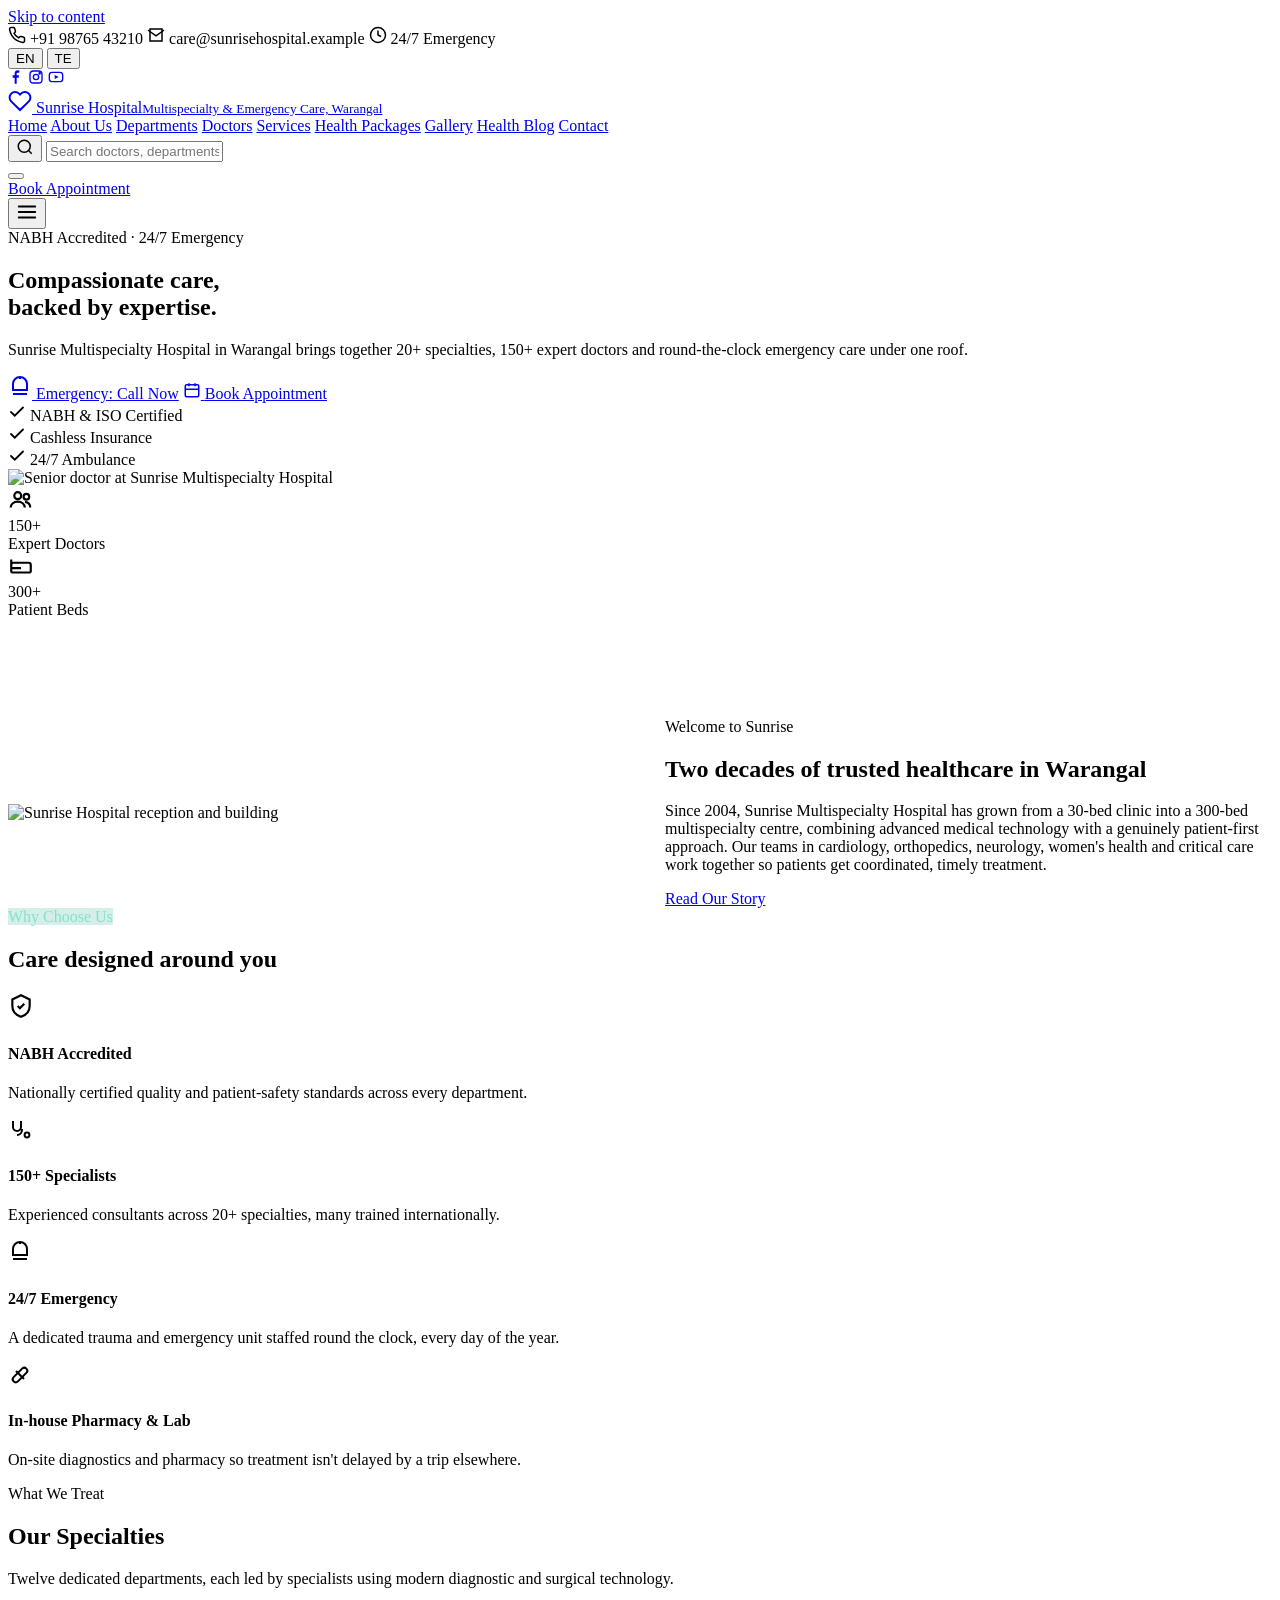
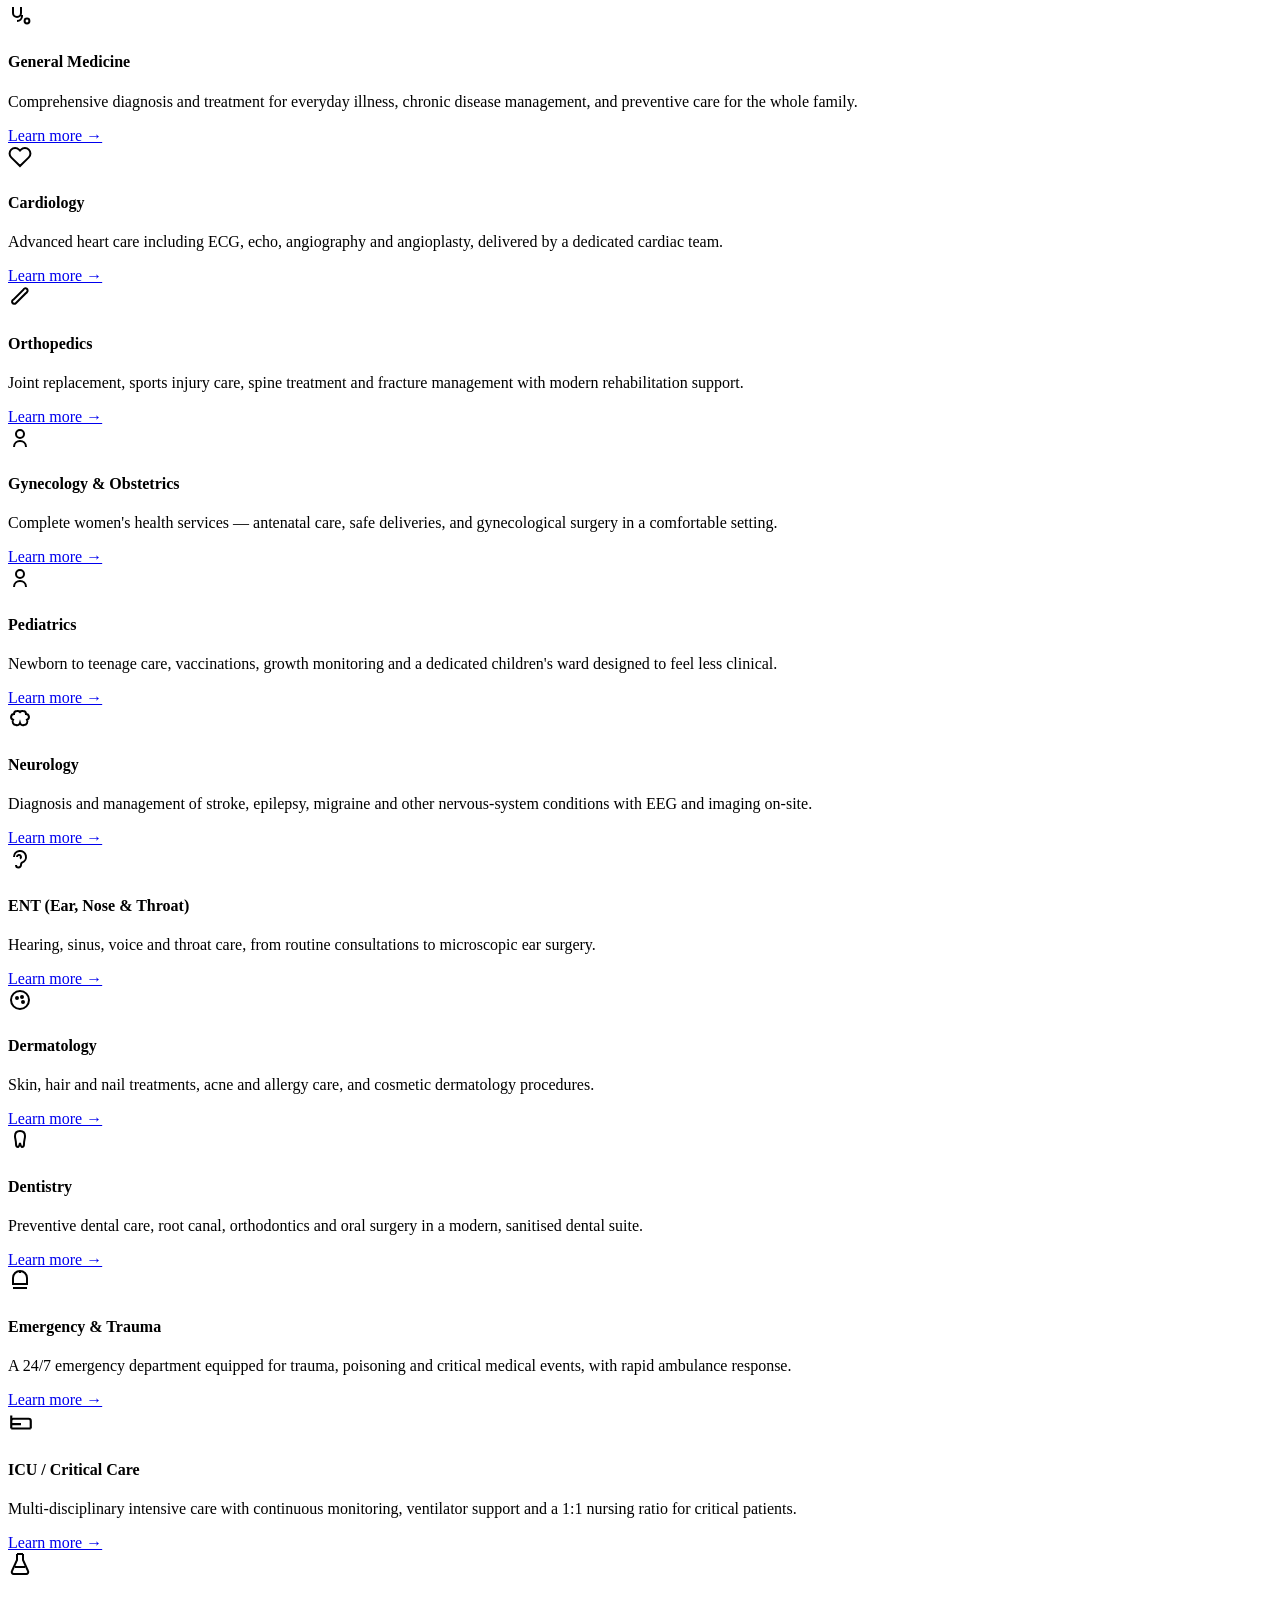
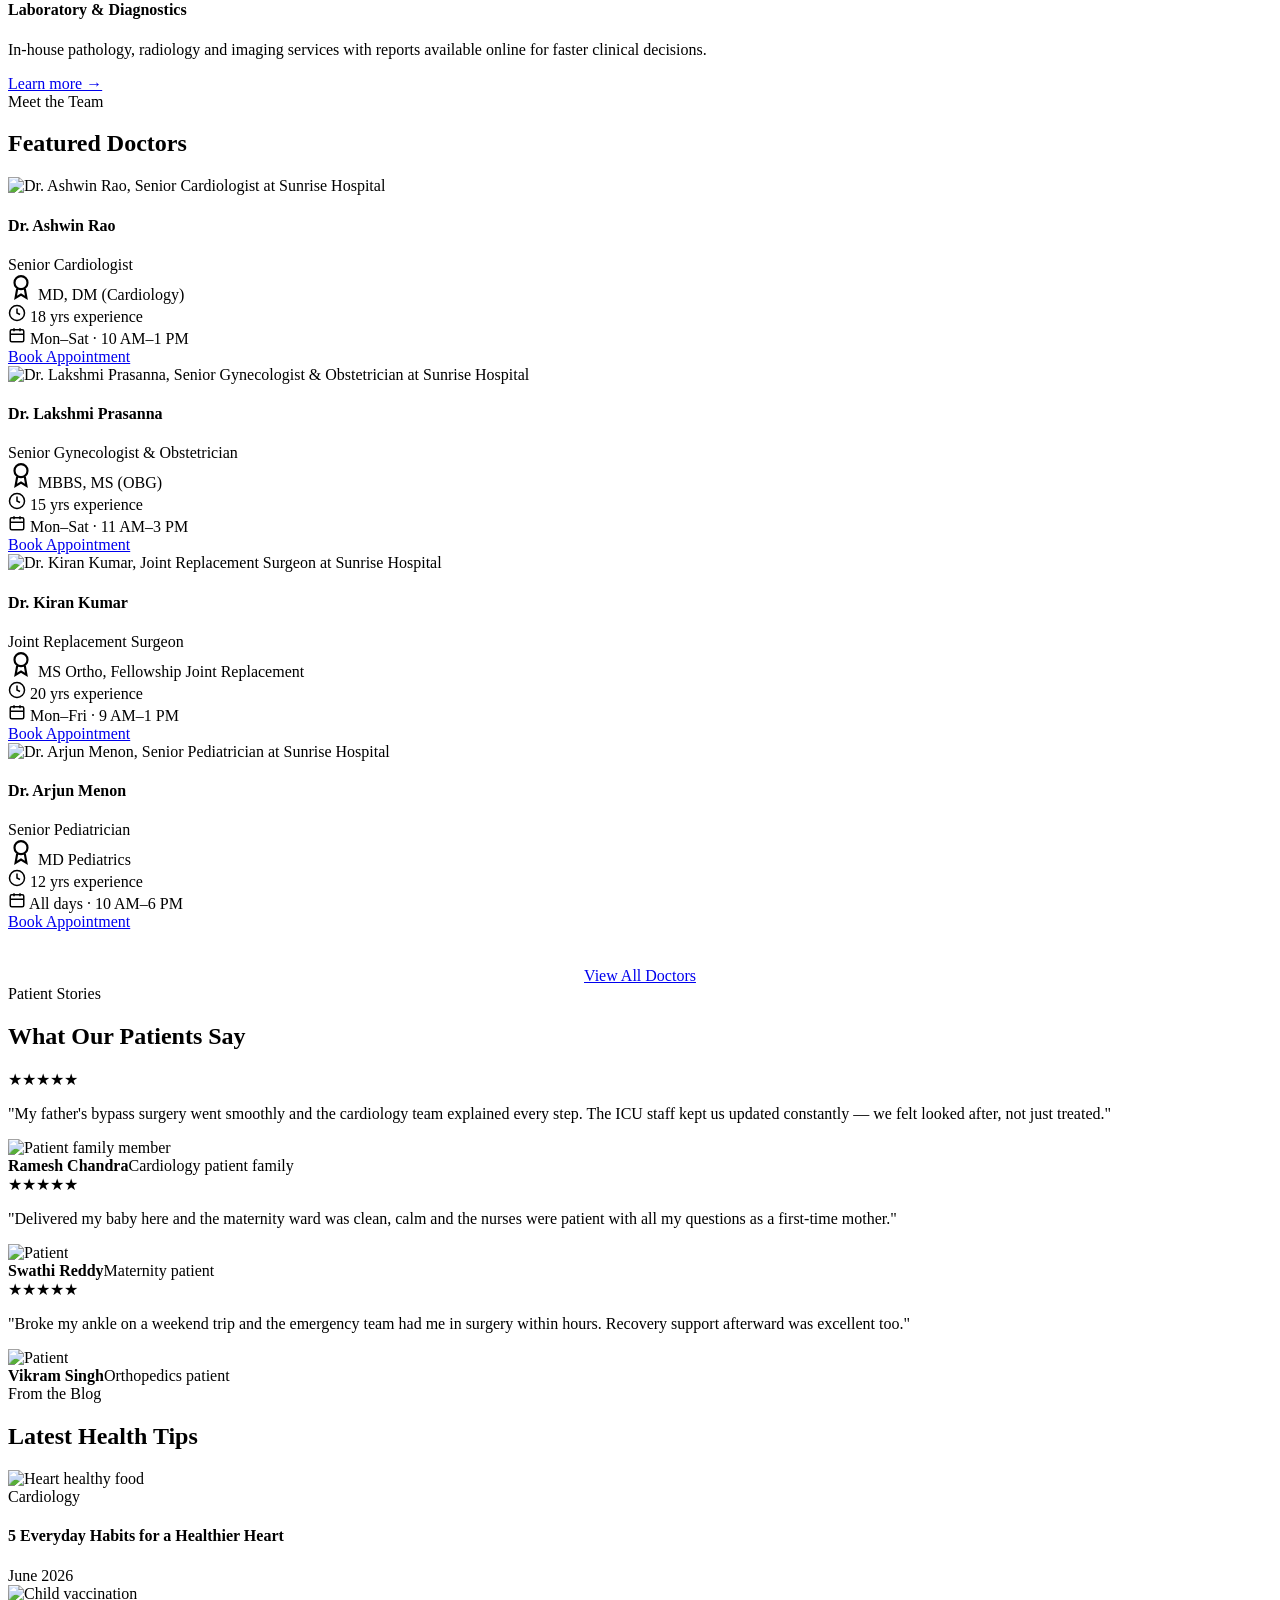
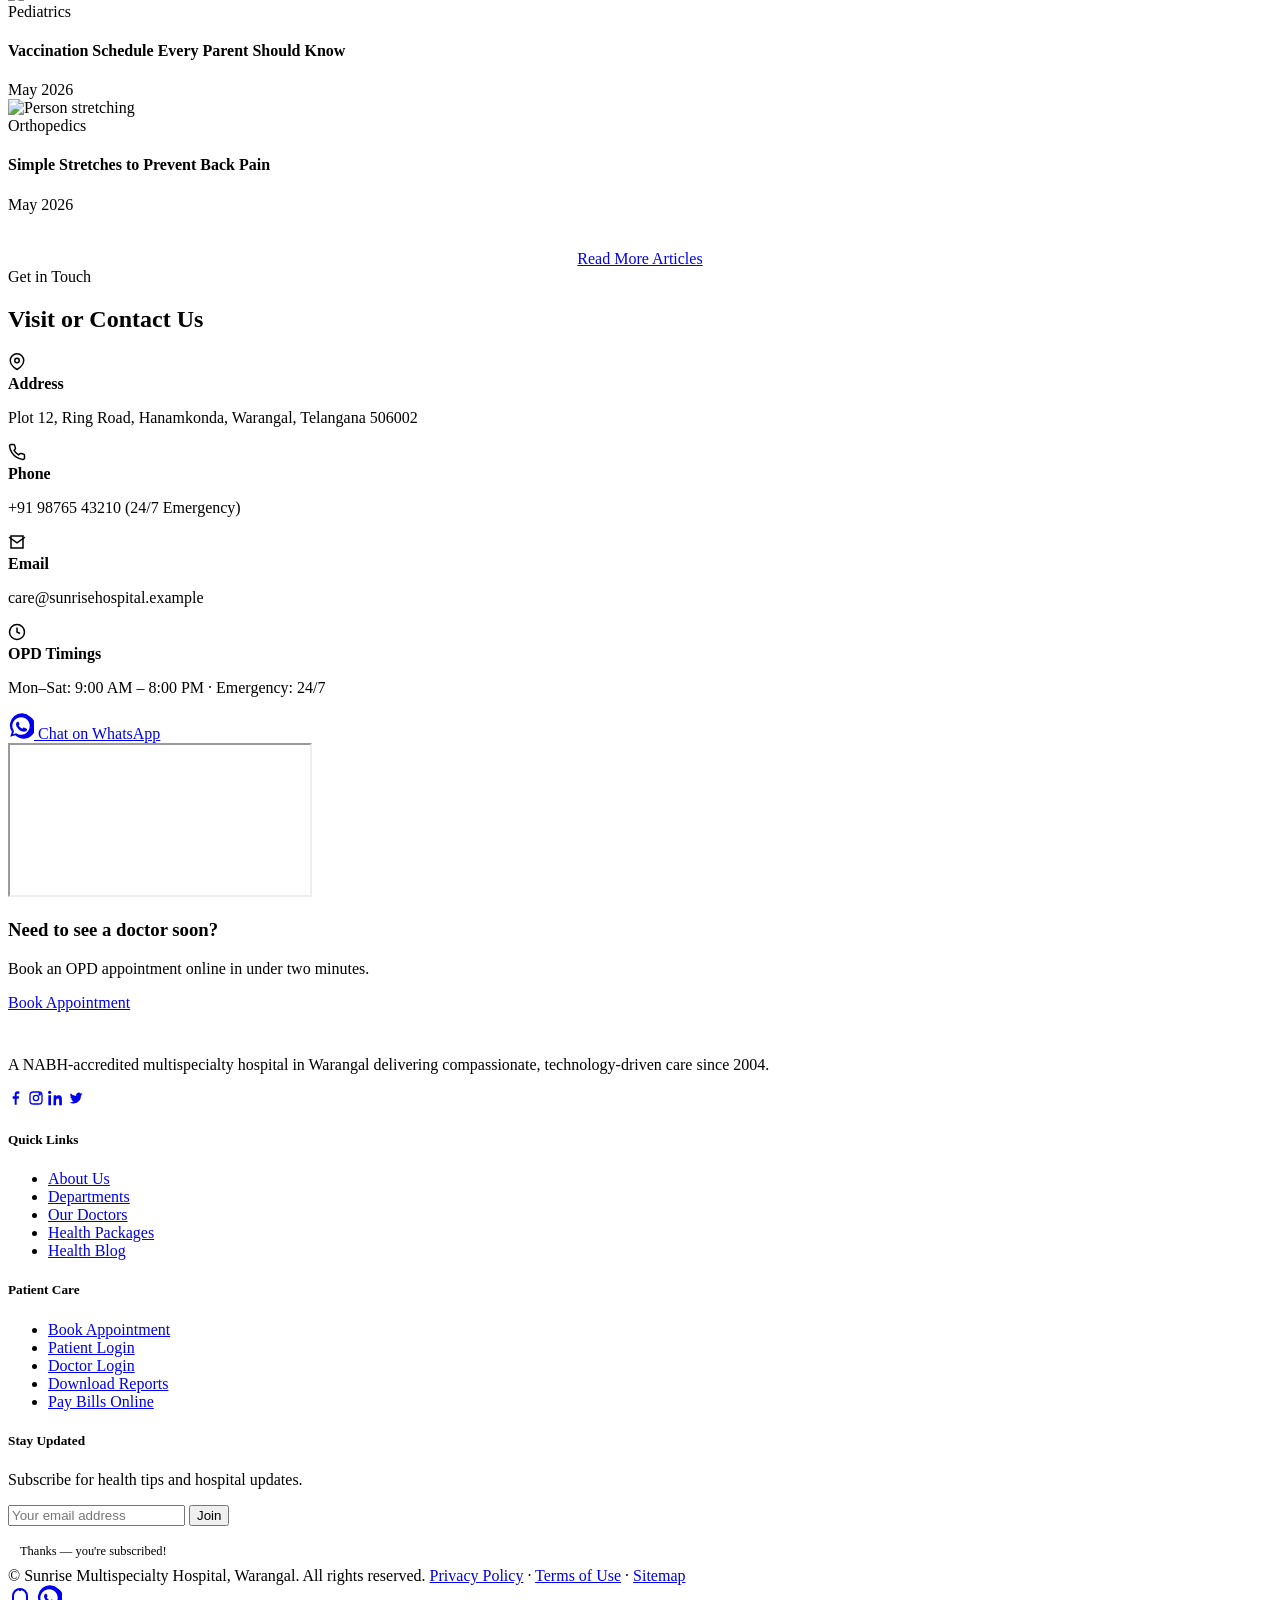
==== index.html @ 5535a35a "Add files via upload" ====
<!DOCTYPE html>
<html lang="en">
<head>
<meta charset="UTF-8">
<meta name="viewport" content="width=device-width, initial-scale=1.0">
<title>Home | Sunrise Multispecialty Hospital, Warangal</title>
<meta name="description" content="Sunrise Multispecialty Hospital, Warangal — 24/7 emergency, 20+ specialties, online appointment booking.">
<meta name="theme-color" content="#0B5FA5">
<link rel="canonical" href="https://www.sunrisehospital.example/">
<meta property="og:title" content="Home | Sunrise Multispecialty Hospital">
<meta property="og:description" content="Sunrise Multispecialty Hospital, Warangal — 24/7 emergency, 20+ specialties, online appointment booking.">
<meta property="og:type" content="website">
<link rel="icon" href="data:image/svg+xml,<svg xmlns=%22http://www.w3.org/2000/svg%22 viewBox=%220 0 100 100%22><rect width=%22100%22 height=%22100%22 rx=%2222%22 fill=%22%230B5FA5%22/><path d=%22M20 55 L38 55 L45 40 L55 68 L62 55 L80 55%22 stroke=%22%2317A085%22 stroke-width=%228%22 fill=%22none%22 stroke-linecap=%22round%22 stroke-linejoin=%22round%22/></svg>">
<link rel="preconnect" href="https://fonts.googleapis.com">
<link href="https://fonts.googleapis.com/css2?family=Poppins:wght@500;600;700&family=Inter:wght@400;500;600;700&display=swap" rel="stylesheet">
<link rel="stylesheet" href="css/style.css">
<script type="application/ld+json">
{
  "@context": "https://schema.org",
  "@type": "Hospital",
  "name": "Sunrise Multispecialty Hospital",
  "url": "https://www.sunrisehospital.example",
  "telephone": "+91-98765-43210",
  "address": {
    "@type": "PostalAddress",
    "streetAddress": "Plot 12, Ring Road",
    "addressLocality": "Warangal",
    "addressRegion": "Telangana",
    "postalCode": "506002",
    "addressCountry": "IN"
  },
  "medicalSpecialty": ["Cardiology","Orthopedics","Gynecology","Pediatrics","Neurology"]
}
</script>
</head>

<body>
<a href="#main" class="skip-link">Skip to content</a>
<div class="topbar">
  <div class="container">
    <div class="topbar-left">
      <span><svg width="18" height="18" viewBox="0 0 24 24" fill="none" stroke="currentColor" stroke-width="2" stroke-linecap="round"><path d="M22 16.92v3a2 2 0 0 1-2.18 2 19.79 19.79 0 0 1-8.63-3.07 19.5 19.5 0 0 1-6-6 19.79 19.79 0 0 1-3.07-8.67A2 2 0 0 1 4.11 2h3a2 2 0 0 1 2 1.72c.12.9.34 1.79.66 2.65a2 2 0 0 1-.45 2.11L8.09 9.91a16 16 0 0 0 6 6l1.43-1.43a2 2 0 0 1 2.11-.45c.86.32 1.75.54 2.65.66A2 2 0 0 1 22 16.92z"/></svg> +91 98765 43210</span>
      <span><svg width="18" height="18" viewBox="0 0 24 24" fill="none" stroke="currentColor" stroke-width="2" stroke-linecap="round"><path d="M4 4h16v16H4z"/><path d="M22 6l-10 7L2 6"/></svg> care@sunrisehospital.example</span>
      <span><svg width="18" height="18" viewBox="0 0 24 24" fill="none" stroke="currentColor" stroke-width="2"><circle cx="12" cy="12" r="10"/><path d="M12 6v6l4 2"/></svg> 24/7 Emergency</span>
    </div>
    <div class="topbar-right">
      <div class="lang-toggle">
        <button data-lang="en" class="active">EN</button>
        <button data-lang="te">TE</button>
      </div>
      <div class="social-mini">
        <a href="#" aria-label="Facebook"><svg width="16" height="16" viewBox="0 0 24 24" fill="currentColor"><path d="M13 22v-9h3l.5-3.5H13V7.4c0-1 .3-1.7 1.8-1.7H17V2.3A24 24 0 0 0 14.5 2C11.9 2 10 3.6 10 6.6v2.9H7V13h3v9z"/></svg></a>
        <a href="#" aria-label="Instagram"><svg width="16" height="16" viewBox="0 0 24 24" fill="none" stroke="currentColor" stroke-width="2"><rect x="3" y="3" width="18" height="18" rx="5"/><circle cx="12" cy="12" r="4"/><circle cx="17.5" cy="6.5" r="1"/></svg></a>
        <a href="#" aria-label="YouTube"><svg width="16" height="16" viewBox="0 0 24 24" fill="none" stroke="currentColor" stroke-width="2"><rect x="2" y="5" width="20" height="14" rx="4"/><path d="M10 9l6 3-6 3z" fill="currentColor" stroke="none"/></svg></a>
      </div>
    </div>
  </div>
</div>
<header class="navbar">
  <div class="container">
    <a href="index.html" class="brand">
      <span class="mark"><svg width="24" height="24" viewBox="0 0 24 24" fill="none" stroke="currentColor" stroke-width="2"><path d="M20.8 4.6a5.5 5.5 0 0 0-7.8 0L12 5.6l-1-1a5.5 5.5 0 1 0-7.8 7.8l1 1L12 21l7.8-7.6 1-1a5.5 5.5 0 0 0 0-7.8z"/></svg></span>
      <span>Sunrise Hospital<small data-en="Multispecialty &amp; Emergency Care, Warangal" data-te="మల్టీస్పెషాలిటీ &amp; ఎమర్జెన్సీ కేర్, వరంగల్">Multispecialty &amp; Emergency Care, Warangal</small></span>
    </a>
    <nav class="nav-links" id="navLinks">
      <a href="index.html" class="active" data-en="Home" data-te="హోమ్">Home</a>
<a href="about.html" class="" data-en="About Us" data-te="మా గురించి">About Us</a>
<a href="departments.html" class="" data-en="Departments" data-te="విభాగాలు">Departments</a>
<a href="doctors.html" class="" data-en="Doctors" data-te="డాక్టర్లు">Doctors</a>
<a href="services.html" class="" data-en="Services" data-te="సేవలు">Services</a>
<a href="health-packages.html" class="" data-en="Health Packages" data-te="హెల్త్ ప్యాకేజీలు">Health Packages</a>
<a href="gallery.html" class="" data-en="Gallery" data-te="గ్యాలరీ">Gallery</a>
<a href="blog.html" class="" data-en="Health Blog" data-te="బ్లాగ్">Health Blog</a>
<a href="contact.html" class="" data-en="Contact" data-te="సంప్రదించండి">Contact</a>

    </nav>
    <div class="nav-tools">
      <div class="search-box">
        <button class="icon-btn search-toggle" aria-label="Search"><svg width="18" height="18" viewBox="0 0 24 24" fill="none" stroke="currentColor" stroke-width="2"><circle cx="11" cy="11" r="8"/><path d="M21 21l-4.3-4.3"/></svg></button>
        <input type="text" placeholder="Search doctors, departments...">
      </div>
      <button class="icon-btn theme-toggle" aria-label="Toggle dark mode"></button>
      <div class="nav-cta">
        <a href="appointment.html" class="btn btn-primary btn-sm"><span class="long" data-en="Book Appointment" data-te="అపాయింట్‌మెంట్">Book Appointment</span></a>
      </div>
      <button class="icon-btn burger" aria-label="Menu" aria-expanded="false" onclick="document.getElementById('navLinks').classList.toggle('show')"><svg width="22" height="22" viewBox="0 0 24 24" fill="none" stroke="currentColor" stroke-width="2" stroke-linecap="round"><path d="M3 6h18M3 12h18M3 18h18"/></svg></button>
    </div>
  </div>
</header>
<main id="main">

<section class="hero">
  <div class="container">
    <div class="hero-content">
      <span class="eyebrow" data-en="NABH Accredited &middot; 24/7 Emergency" data-te="NABH గుర్తింపు &middot; 24/7 అత్యవసర సేవ">NABH Accredited &middot; 24/7 Emergency</span>
      <h1 data-en="Compassionate care, <span class='accent'>backed by expertise</span>." data-en-html="Compassionate care,<br><span class='accent'>backed by expertise.</span>" data-te-html="నైపుణ్యంతో కూడిన,<br><span class='accent'>కరుణతో కూడిన సంరక్షణ.</span>">Compassionate care,<br><span class="accent">backed by expertise.</span></h1>
      <p class="lead" data-en="Sunrise Multispecialty Hospital in Warangal brings together 20+ specialties, 150+ expert doctors and round-the-clock emergency care under one roof." data-te="వరంగల్‌లోని సన్‌రైజ్ మల్టీస్పెషాలిటీ హాస్పిటల్ 20+ విభాగాలు, 150+ నిపుణులైన వైద్యులు మరియు 24/7 అత్యవసర సేవలను ఒకే చోట అందిస్తుంది.">Sunrise Multispecialty Hospital in Warangal brings together 20+ specialties, 150+ expert doctors and round-the-clock emergency care under one roof.</p>
      <div class="hero-cta">
        <a href="tel:+919876543210" class="btn btn-emergency"><svg width="24" height="24" viewBox="0 0 24 24" fill="none" stroke="currentColor" stroke-width="2"><path d="M12 2a7 7 0 0 0-7 7v6h14V9a7 7 0 0 0-7-7z"/><path d="M5 19h14M12 2v2"/></svg> <span data-en="Emergency: Call Now" data-te="అత్యవసరం: కాల్ చేయండి">Emergency: Call Now</span></a>
        <a href="appointment.html" class="btn btn-primary"><svg width="18" height="18" viewBox="0 0 24 24" fill="none" stroke="currentColor" stroke-width="2"><rect x="3" y="5" width="18" height="16" rx="2"/><path d="M16 3v4M8 3v4M3 11h18"/></svg> <span data-en="Book Appointment" data-te="అపాయింట్‌మెంట్">Book Appointment</span></a>
      </div>
      <div class="trust-row">
        <div class="item"><svg width="18" height="18" viewBox="0 0 24 24" fill="none" stroke="currentColor" stroke-width="2.4" stroke-linecap="round"><path d="M20 6L9 17l-5-5"/></svg> <span data-en="NABH &amp; ISO Certified" data-te="NABH &amp; ISO సర్టిఫైడ్">NABH &amp; ISO Certified</span></div>
        <div class="item"><svg width="18" height="18" viewBox="0 0 24 24" fill="none" stroke="currentColor" stroke-width="2.4" stroke-linecap="round"><path d="M20 6L9 17l-5-5"/></svg> <span data-en="Cashless Insurance" data-te="క్యాష్‌లెస్ ఇన్సూరెన్స్">Cashless Insurance</span></div>
        <div class="item"><svg width="18" height="18" viewBox="0 0 24 24" fill="none" stroke="currentColor" stroke-width="2.4" stroke-linecap="round"><path d="M20 6L9 17l-5-5"/></svg> <span data-en="24/7 Ambulance" data-te="24/7 అంబులెన్స్">24/7 Ambulance</span></div>
      </div>
    </div>
    <div class="hero-visual">
      <div class="frame">
        <img src="https://images.unsplash.com/photo-1622253692010-333f2da6031d?q=80&w=800&auto=format&fit=crop" alt="Senior doctor at Sunrise Multispecialty Hospital">
      </div>
      <div class="floating-card c1"><div class="ic"><svg width="26" height="26" viewBox="0 0 24 24" fill="none" stroke="currentColor" stroke-width="2"><circle cx="9" cy="8" r="3.2"/><path d="M2.5 19c0-3.3 3-5.5 6.5-5.5S15.5 15.7 15.5 19"/><circle cx="17" cy="9" r="2.6"/><path d="M15.7 13.7c2.7.3 4.8 2.3 4.8 5.3"/></svg></div><div><div class="num">150+</div><div class="lbl">Expert Doctors</div></div></div>
      <div class="floating-card c2"><div class="ic"><svg width="26" height="26" viewBox="0 0 24 24" fill="none" stroke="currentColor" stroke-width="2"><path d="M3 18v-7a2 2 0 0 1 2-2h14a2 2 0 0 1 2 2v7M3 18h18M3 14h9M3 11V6"/></svg></div><div><div class="num">300+</div><div class="lbl">Patient Beds</div></div></div>
    </div>
  </div>
</section>
<div class="vital-divider" style="background:var(--off-white)">
<svg viewBox="0 0 800 60" preserveAspectRatio="none" xmlns="http://www.w3.org/2000/svg">
<path d="M0 30 H150 L170 10 L190 50 L210 20 L230 30 H400 L420 10 L440 50 L460 20 L480 30 H800 L820 10 L840 50 L860 20 L880 30 H1000 L1020 10 L1040 50 L1060 20 L1080 30 H1200 L1220 10 L1240 50 L1260 20 L1280 30 H1600" fill="none" stroke="var(--green)" stroke-width="3" stroke-linecap="round" stroke-linejoin="round"/>
</svg>
</div>

<section class="intro">
  <div class="container" style="display:grid;grid-template-columns:1fr 1fr;gap:50px;align-items:center;">
    <div>
      <img src="https://images.unsplash.com/photo-1587351021355-a479a299d2f9?q=80&w=800&auto=format&fit=crop" alt="Sunrise Hospital reception and building" style="border-radius:var(--radius-lg);box-shadow:var(--shadow-md);">
    </div>
    <div>
      <span class="eyebrow">Welcome to Sunrise</span>
      <h2 data-en="Two decades of trusted healthcare in Warangal" data-te="వరంగల్‌లో రెండు దశాబ్దాల నమ్మకమైన ఆరోగ్య సంరక్షణ">Two decades of trusted healthcare in Warangal</h2>
      <p data-en="Since 2004, Sunrise Multispecialty Hospital has grown from a 30-bed clinic into a 300-bed multispecialty centre, combining advanced medical technology with a genuinely patient-first approach. Our teams in cardiology, orthopedics, neurology, women's health and critical care work together so patients get coordinated, timely treatment." data-te="2004 నుండి, సన్‌రైజ్ మల్టీస్పెషాలిటీ హాస్పిటల్ 30 పడకల క్లినిక్ నుండి 300 పడకల మల్టీస్పెషాలిటీ కేంద్రంగా అభివృద్ధి చెందింది, అధునాతన వైద్య సాంకేతికతను పేషెంట్-మొదటి విధానంతో మిళితం చేస్తుంది.">Since 2004, Sunrise Multispecialty Hospital has grown from a 30-bed clinic into a 300-bed multispecialty centre, combining advanced medical technology with a genuinely patient-first approach. Our teams in cardiology, orthopedics, neurology, women's health and critical care work together so patients get coordinated, timely treatment.</p>
      <a href="about.html" class="btn btn-outline">Read Our Story</a>
    </div>
  </div>
</section>

<section class="why-strip">
  <div class="container">
    <div class="section-head center">
      <span class="eyebrow" style="background:rgba(23,160,133,.18);color:#7fe3cb;">Why Choose Us</span>
      <h2 data-en="Care designed around you" data-te="మీ కోసం రూపొందించిన సంరక్షణ">Care designed around you</h2>
    </div>
    <div class="grid grid-4">
      <div class="card reveal"><div class="ic"><svg width="26" height="26" viewBox="0 0 24 24" fill="none" stroke="currentColor" stroke-width="2"><path d="M12 2l8 4v6c0 5-3.5 8.5-8 10-4.5-1.5-8-5-8-10V6z"/><path d="M9 12l2 2 4-4"/></svg></div><h4>NABH Accredited</h4><p>Nationally certified quality and patient-safety standards across every department.</p></div>
      <div class="card reveal"><div class="ic"><svg width="24" height="24" viewBox="0 0 24 24" fill="none" stroke="currentColor" stroke-width="2"><path d="M5 3v6a4 4 0 0 0 8 0V3M9 17a5 5 0 0 0 5-5v-1"/><circle cx="19" cy="17" r="2.4"/></svg></div><h4>150+ Specialists</h4><p>Experienced consultants across 20+ specialties, many trained internationally.</p></div>
      <div class="card reveal"><div class="ic"><svg width="24" height="24" viewBox="0 0 24 24" fill="none" stroke="currentColor" stroke-width="2"><path d="M12 2a7 7 0 0 0-7 7v6h14V9a7 7 0 0 0-7-7z"/><path d="M5 19h14M12 2v2"/></svg></div><h4>24/7 Emergency</h4><p>A dedicated trauma and emergency unit staffed round the clock, every day of the year.</p></div>
      <div class="card reveal"><div class="ic"><svg width="24" height="24" viewBox="0 0 24 24" fill="none" stroke="currentColor" stroke-width="2"><rect x="3" y="9" width="18" height="6" rx="3" transform="rotate(-45 12 12)"/><path d="M8 8l8 8"/></svg></div><h4>In-house Pharmacy &amp; Lab</h4><p>On-site diagnostics and pharmacy so treatment isn't delayed by a trip elsewhere.</p></div>
    </div>
  </div>
</section>

<section class="specialties">
  <div class="container">
    <div class="section-head center">
      <span class="eyebrow">What We Treat</span>
      <h2 data-en="Our Specialties" data-te="మా విభాగాలు">Our Specialties</h2>
      <p data-en="Twelve dedicated departments, each led by specialists using modern diagnostic and surgical technology." data-te="ప్రతి విభాగం ఆధునిక సాంకేతికతతో నిపుణులచే నడిపించబడుతుంది.">Twelve dedicated departments, each led by specialists using modern diagnostic and surgical technology.</p>
    </div>
    <div class="grid grid-4">
      <div class="card dept-card reveal">
      <div class="ic"><svg width="24" height="24" viewBox="0 0 24 24" fill="none" stroke="currentColor" stroke-width="2"><path d="M5 3v6a4 4 0 0 0 8 0V3M9 17a5 5 0 0 0 5-5v-1"/><circle cx="19" cy="17" r="2.4"/></svg></div>
      <h4>General Medicine</h4>
      <p>Comprehensive diagnosis and treatment for everyday illness, chronic disease management, and preventive care for the whole family.</p>
      <a class="more" href="departments.html#general">Learn more &rarr;</a>
    </div>
<div class="card dept-card reveal">
      <div class="ic"><svg width="24" height="24" viewBox="0 0 24 24" fill="none" stroke="currentColor" stroke-width="2"><path d="M20.8 4.6a5.5 5.5 0 0 0-7.8 0L12 5.6l-1-1a5.5 5.5 0 1 0-7.8 7.8l1 1L12 21l7.8-7.6 1-1a5.5 5.5 0 0 0 0-7.8z"/></svg></div>
      <h4>Cardiology</h4>
      <p>Advanced heart care including ECG, echo, angiography and angioplasty, delivered by a dedicated cardiac team.</p>
      <a class="more" href="departments.html#cardiology">Learn more &rarr;</a>
    </div>
<div class="card dept-card reveal">
      <div class="ic"><svg width="24" height="24" viewBox="0 0 24 24" fill="none" stroke="currentColor" stroke-width="2"><path d="M19 7a2.2 2.2 0 1 0-3.6-2.4L5.4 14.6a2.2 2.2 0 1 0 2.4 3.6L17.8 8.2A2.2 2.2 0 0 0 19 7z"/></svg></div>
      <h4>Orthopedics</h4>
      <p>Joint replacement, sports injury care, spine treatment and fracture management with modern rehabilitation support.</p>
      <a class="more" href="departments.html#orthopedics">Learn more &rarr;</a>
    </div>
<div class="card dept-card reveal">
      <div class="ic"><svg width="24" height="24" viewBox="0 0 24 24" fill="none" stroke="currentColor" stroke-width="2"><circle cx="12" cy="8" r="4"/><path d="M6 21c0-4 3-6 6-6s6 2 6 6"/></svg></div>
      <h4>Gynecology & Obstetrics</h4>
      <p>Complete women's health services — antenatal care, safe deliveries, and gynecological surgery in a comfortable setting.</p>
      <a class="more" href="departments.html#gynecology">Learn more &rarr;</a>
    </div>
<div class="card dept-card reveal">
      <div class="ic"><svg width="24" height="24" viewBox="0 0 24 24" fill="none" stroke="currentColor" stroke-width="2"><circle cx="12" cy="8" r="4"/><path d="M6 21c0-4 3-6 6-6s6 2 6 6"/></svg></div>
      <h4>Pediatrics</h4>
      <p>Newborn to teenage care, vaccinations, growth monitoring and a dedicated children's ward designed to feel less clinical.</p>
      <a class="more" href="departments.html#pediatrics">Learn more &rarr;</a>
    </div>
<div class="card dept-card reveal">
      <div class="ic"><svg width="24" height="24" viewBox="0 0 24 24" fill="none" stroke="currentColor" stroke-width="2"><path d="M9 4a3 3 0 0 0-3 3 3 3 0 0 0-1 5.8A3.5 3.5 0 0 0 8 18a3 3 0 0 0 4-2 3 3 0 0 0 4 2 3.5 3.5 0 0 0 3-5.2A3 3 0 0 0 18 7a3 3 0 0 0-3-3 3 3 0 0 0-3 1 3 3 0 0 0-3-1z"/></svg></div>
      <h4>Neurology</h4>
      <p>Diagnosis and management of stroke, epilepsy, migraine and other nervous-system conditions with EEG and imaging on-site.</p>
      <a class="more" href="departments.html#neurology">Learn more &rarr;</a>
    </div>
<div class="card dept-card reveal">
      <div class="ic"><svg width="24" height="24" viewBox="0 0 24 24" fill="none" stroke="currentColor" stroke-width="2"><path d="M6 10a6 6 0 1 1 8 5.6c-.6.5-1 1.2-1 2.4a2.5 2.5 0 0 1-5 0"/><path d="M9 10a2 2 0 1 1 3 1.7"/></svg></div>
      <h4>ENT (Ear, Nose & Throat)</h4>
      <p>Hearing, sinus, voice and throat care, from routine consultations to microscopic ear surgery.</p>
      <a class="more" href="departments.html#ent">Learn more &rarr;</a>
    </div>
<div class="card dept-card reveal">
      <div class="ic"><svg width="24" height="24" viewBox="0 0 24 24" fill="none" stroke="currentColor" stroke-width="2"><circle cx="12" cy="12" r="9"/><circle cx="9" cy="10" r="1"/><circle cx="14" cy="9" r="1"/><circle cx="15" cy="14" r="1"/></svg></div>
      <h4>Dermatology</h4>
      <p>Skin, hair and nail treatments, acne and allergy care, and cosmetic dermatology procedures.</p>
      <a class="more" href="departments.html#dermatology">Learn more &rarr;</a>
    </div>
<div class="card dept-card reveal">
      <div class="ic"><svg width="24" height="24" viewBox="0 0 24 24" fill="none" stroke="currentColor" stroke-width="2"><path d="M12 3c-3 0-5 2-5 5 0 3 1 4 1 8 0 2 1 3 2 3s1.5-2 2-4c.5 2 1 4 2 4s2-1 2-3c0-4 1-5 1-8 0-3-2-5-5-5z"/></svg></div>
      <h4>Dentistry</h4>
      <p>Preventive dental care, root canal, orthodontics and oral surgery in a modern, sanitised dental suite.</p>
      <a class="more" href="departments.html#dentistry">Learn more &rarr;</a>
    </div>
<div class="card dept-card reveal">
      <div class="ic"><svg width="24" height="24" viewBox="0 0 24 24" fill="none" stroke="currentColor" stroke-width="2"><path d="M12 2a7 7 0 0 0-7 7v6h14V9a7 7 0 0 0-7-7z"/><path d="M5 19h14M12 2v2"/></svg></div>
      <h4>Emergency & Trauma</h4>
      <p>A 24/7 emergency department equipped for trauma, poisoning and critical medical events, with rapid ambulance response.</p>
      <a class="more" href="departments.html#emergency">Learn more &rarr;</a>
    </div>
<div class="card dept-card reveal">
      <div class="ic"><svg width="26" height="26" viewBox="0 0 24 24" fill="none" stroke="currentColor" stroke-width="2"><path d="M3 18v-7a2 2 0 0 1 2-2h14a2 2 0 0 1 2 2v7M3 18h18M3 14h9M3 11V6"/></svg></div>
      <h4>ICU / Critical Care</h4>
      <p>Multi-disciplinary intensive care with continuous monitoring, ventilator support and a 1:1 nursing ratio for critical patients.</p>
      <a class="more" href="departments.html#icu">Learn more &rarr;</a>
    </div>
<div class="card dept-card reveal">
      <div class="ic"><svg width="24" height="24" viewBox="0 0 24 24" fill="none" stroke="currentColor" stroke-width="2"><path d="M9 2v6L4 19a2 2 0 0 0 2 3h12a2 2 0 0 0 2-3l-5-11V2"/><path d="M9 2h6M7 15h10"/></svg></div>
      <h4>Laboratory & Diagnostics</h4>
      <p>In-house pathology, radiology and imaging services with reports available online for faster clinical decisions.</p>
      <a class="more" href="departments.html#lab">Learn more &rarr;</a>
    </div>

    </div>
  </div>
</section>

<section class="featured-doctors" style="background:var(--white);">
  <div class="container">
    <div class="section-head center">
      <span class="eyebrow">Meet the Team</span>
      <h2 data-en="Featured Doctors" data-te="ప్రధాన వైద్యులు">Featured Doctors</h2>
    </div>
    <div class="grid grid-4">
      <div class="card doctor-card reveal" data-dept="cardiology">
      <div class="photo"><img src="https://images.unsplash.com/photo-1622253692010-333f2da6031d?q=80&w=400&auto=format&fit=crop" alt="Dr. Ashwin Rao, Senior Cardiologist at Sunrise Hospital" loading="lazy"></div>
      <h4>Dr. Ashwin Rao</h4>
      <div class="role">Senior Cardiologist</div>
      <div class="meta">
        <div><svg width="26" height="26" viewBox="0 0 24 24" fill="none" stroke="currentColor" stroke-width="2"><circle cx="12" cy="8" r="6"/><path d="M8.5 13.5L7 22l5-3 5 3-1.5-8.5"/></svg> MD, DM (Cardiology)</div>
        <div><svg width="18" height="18" viewBox="0 0 24 24" fill="none" stroke="currentColor" stroke-width="2"><circle cx="12" cy="12" r="10"/><path d="M12 6v6l4 2"/></svg> 18 yrs experience</div>
        <div><svg width="18" height="18" viewBox="0 0 24 24" fill="none" stroke="currentColor" stroke-width="2"><rect x="3" y="5" width="18" height="16" rx="2"/><path d="M16 3v4M8 3v4M3 11h18"/></svg> Mon–Sat · 10 AM–1 PM</div>
      </div>
      <a href="appointment.html" class="btn btn-primary btn-sm btn-block">Book Appointment</a>
    </div>
<div class="card doctor-card reveal" data-dept="gynecology">
      <div class="photo"><img src="https://images.unsplash.com/photo-1651008376811-b90baee60c1f?q=80&w=400&auto=format&fit=crop" alt="Dr. Lakshmi Prasanna, Senior Gynecologist & Obstetrician at Sunrise Hospital" loading="lazy"></div>
      <h4>Dr. Lakshmi Prasanna</h4>
      <div class="role">Senior Gynecologist & Obstetrician</div>
      <div class="meta">
        <div><svg width="26" height="26" viewBox="0 0 24 24" fill="none" stroke="currentColor" stroke-width="2"><circle cx="12" cy="8" r="6"/><path d="M8.5 13.5L7 22l5-3 5 3-1.5-8.5"/></svg> MBBS, MS (OBG)</div>
        <div><svg width="18" height="18" viewBox="0 0 24 24" fill="none" stroke="currentColor" stroke-width="2"><circle cx="12" cy="12" r="10"/><path d="M12 6v6l4 2"/></svg> 15 yrs experience</div>
        <div><svg width="18" height="18" viewBox="0 0 24 24" fill="none" stroke="currentColor" stroke-width="2"><rect x="3" y="5" width="18" height="16" rx="2"/><path d="M16 3v4M8 3v4M3 11h18"/></svg> Mon–Sat · 11 AM–3 PM</div>
      </div>
      <a href="appointment.html" class="btn btn-primary btn-sm btn-block">Book Appointment</a>
    </div>
<div class="card doctor-card reveal" data-dept="orthopedics">
      <div class="photo"><img src="https://images.unsplash.com/photo-1537368910025-700350fe46c7?q=80&w=400&auto=format&fit=crop" alt="Dr. Kiran Kumar, Joint Replacement Surgeon at Sunrise Hospital" loading="lazy"></div>
      <h4>Dr. Kiran Kumar</h4>
      <div class="role">Joint Replacement Surgeon</div>
      <div class="meta">
        <div><svg width="26" height="26" viewBox="0 0 24 24" fill="none" stroke="currentColor" stroke-width="2"><circle cx="12" cy="8" r="6"/><path d="M8.5 13.5L7 22l5-3 5 3-1.5-8.5"/></svg> MS Ortho, Fellowship Joint Replacement</div>
        <div><svg width="18" height="18" viewBox="0 0 24 24" fill="none" stroke="currentColor" stroke-width="2"><circle cx="12" cy="12" r="10"/><path d="M12 6v6l4 2"/></svg> 20 yrs experience</div>
        <div><svg width="18" height="18" viewBox="0 0 24 24" fill="none" stroke="currentColor" stroke-width="2"><rect x="3" y="5" width="18" height="16" rx="2"/><path d="M16 3v4M8 3v4M3 11h18"/></svg> Mon–Fri · 9 AM–1 PM</div>
      </div>
      <a href="appointment.html" class="btn btn-primary btn-sm btn-block">Book Appointment</a>
    </div>
<div class="card doctor-card reveal" data-dept="pediatrics">
      <div class="photo"><img src="https://images.unsplash.com/photo-1622902046580-2b47f47f5471?q=80&w=400&auto=format&fit=crop" alt="Dr. Arjun Menon, Senior Pediatrician at Sunrise Hospital" loading="lazy"></div>
      <h4>Dr. Arjun Menon</h4>
      <div class="role">Senior Pediatrician</div>
      <div class="meta">
        <div><svg width="26" height="26" viewBox="0 0 24 24" fill="none" stroke="currentColor" stroke-width="2"><circle cx="12" cy="8" r="6"/><path d="M8.5 13.5L7 22l5-3 5 3-1.5-8.5"/></svg> MD Pediatrics</div>
        <div><svg width="18" height="18" viewBox="0 0 24 24" fill="none" stroke="currentColor" stroke-width="2"><circle cx="12" cy="12" r="10"/><path d="M12 6v6l4 2"/></svg> 12 yrs experience</div>
        <div><svg width="18" height="18" viewBox="0 0 24 24" fill="none" stroke="currentColor" stroke-width="2"><rect x="3" y="5" width="18" height="16" rx="2"/><path d="M16 3v4M8 3v4M3 11h18"/></svg> All days · 10 AM–6 PM</div>
      </div>
      <a href="appointment.html" class="btn btn-primary btn-sm btn-block">Book Appointment</a>
    </div>

    </div>
    <div style="text-align:center;margin-top:36px;"><a href="doctors.html" class="btn btn-outline">View All Doctors</a></div>
  </div>
</section>

<section class="testimonials">
  <div class="container">
    <div class="section-head center">
      <span class="eyebrow">Patient Stories</span>
      <h2 data-en="What Our Patients Say" data-te="మా పేషెంట్ల అభిప్రాయాలు">What Our Patients Say</h2>
    </div>
    <div class="grid grid-3">
      <div class="testi-card reveal">
        <div class="stars">&#9733;&#9733;&#9733;&#9733;&#9733;</div>
        <p>"My father's bypass surgery went smoothly and the cardiology team explained every step. The ICU staff kept us updated constantly — we felt looked after, not just treated."</p>
        <div class="who"><img src="https://images.unsplash.com/photo-1633332755192-727a05c4013d?q=80&w=100&auto=format&fit=crop" alt="Patient family member"><div><strong>Ramesh Chandra</strong><span>Cardiology patient family</span></div></div>
      </div>
      <div class="testi-card reveal">
        <div class="stars">&#9733;&#9733;&#9733;&#9733;&#9733;</div>
        <p>"Delivered my baby here and the maternity ward was clean, calm and the nurses were patient with all my questions as a first-time mother."</p>
        <div class="who"><img src="https://images.unsplash.com/photo-1544005313-94ddf0286df2?q=80&w=100&auto=format&fit=crop" alt="Patient"><div><strong>Swathi Reddy</strong><span>Maternity patient</span></div></div>
      </div>
      <div class="testi-card reveal">
        <div class="stars">&#9733;&#9733;&#9733;&#9733;&#9733;</div>
        <p>"Broke my ankle on a weekend trip and the emergency team had me in surgery within hours. Recovery support afterward was excellent too."</p>
        <div class="who"><img src="https://images.unsplash.com/photo-1500648767791-00dcc994a43e?q=80&w=100&auto=format&fit=crop" alt="Patient"><div><strong>Vikram Singh</strong><span>Orthopedics patient</span></div></div>
      </div>
    </div>
  </div>
</section>

<section class="health-tips" style="background:var(--white);">
  <div class="container">
    <div class="section-head center">
      <span class="eyebrow">From the Blog</span>
      <h2 data-en="Latest Health Tips" data-te="తాజా ఆరోగ్య చిట్కాలు">Latest Health Tips</h2>
    </div>
    <div class="grid grid-3">
      <div class="blog-card reveal">
        <div class="thumb"><img src="https://images.unsplash.com/photo-1505576399279-565b52d4ac71?q=80&w=600&auto=format&fit=crop" alt="Heart healthy food"></div>
        <div class="body"><span class="tag">Cardiology</span><h4>5 Everyday Habits for a Healthier Heart</h4><span class="date">June 2026</span></div>
      </div>
      <div class="blog-card reveal">
        <div class="thumb"><img src="https://images.unsplash.com/photo-1544367567-0f2fcb009e0b?q=80&w=600&auto=format&fit=crop" alt="Child vaccination"></div>
        <div class="body"><span class="tag">Pediatrics</span><h4>Vaccination Schedule Every Parent Should Know</h4><span class="date">May 2026</span></div>
      </div>
      <div class="blog-card reveal">
        <div class="thumb"><img src="https://images.unsplash.com/photo-1571019613454-1cb2f99b2d8b?q=80&w=600&auto=format&fit=crop" alt="Person stretching"></div>
        <div class="body"><span class="tag">Orthopedics</span><h4>Simple Stretches to Prevent Back Pain</h4><span class="date">May 2026</span></div>
      </div>
    </div>
    <div style="text-align:center;margin-top:36px;"><a href="blog.html" class="btn btn-outline">Read More Articles</a></div>
  </div>
</section>

<section class="contact-section">
  <div class="container">
    <div class="section-head center">
      <span class="eyebrow">Get in Touch</span>
      <h2 data-en="Visit or Contact Us" data-te="మమ్మల్ని సంప్రదించండి">Visit or Contact Us</h2>
    </div>
    <div class="contact-grid">
      <div class="contact-info">
        <div class="item"><div class="ic"><svg width="18" height="18" viewBox="0 0 24 24" fill="none" stroke="currentColor" stroke-width="2"><path d="M21 10c0 7-9 12-9 12s-9-5-9-12a9 9 0 0 1 18 0z"/><circle cx="12" cy="10" r="3"/></svg></div><div><strong>Address</strong><p>Plot 12, Ring Road, Hanamkonda, Warangal, Telangana 506002</p></div></div>
        <div class="item"><div class="ic"><svg width="18" height="18" viewBox="0 0 24 24" fill="none" stroke="currentColor" stroke-width="2" stroke-linecap="round"><path d="M22 16.92v3a2 2 0 0 1-2.18 2 19.79 19.79 0 0 1-8.63-3.07 19.5 19.5 0 0 1-6-6 19.79 19.79 0 0 1-3.07-8.67A2 2 0 0 1 4.11 2h3a2 2 0 0 1 2 1.72c.12.9.34 1.79.66 2.65a2 2 0 0 1-.45 2.11L8.09 9.91a16 16 0 0 0 6 6l1.43-1.43a2 2 0 0 1 2.11-.45c.86.32 1.75.54 2.65.66A2 2 0 0 1 22 16.92z"/></svg></div><div><strong>Phone</strong><p>+91 98765 43210 (24/7 Emergency)</p></div></div>
        <div class="item"><div class="ic"><svg width="18" height="18" viewBox="0 0 24 24" fill="none" stroke="currentColor" stroke-width="2" stroke-linecap="round"><path d="M4 4h16v16H4z"/><path d="M22 6l-10 7L2 6"/></svg></div><div><strong>Email</strong><p>care@sunrisehospital.example</p></div></div>
        <div class="item"><div class="ic"><svg width="18" height="18" viewBox="0 0 24 24" fill="none" stroke="currentColor" stroke-width="2"><circle cx="12" cy="12" r="10"/><path d="M12 6v6l4 2"/></svg></div><div><strong>OPD Timings</strong><p>Mon&ndash;Sat: 9:00 AM &ndash; 8:00 PM &middot; Emergency: 24/7</p></div></div>
        <a href="https://wa.me/919876543210" class="btn btn-green" target="_blank" rel="noopener"><svg width="26" height="26" viewBox="0 0 24 24" fill="currentColor"><path d="M20.5 3.5A11 11 0 0 0 3.6 17.4L2 22l4.7-1.5A11 11 0 1 0 20.5 3.5zM12 20a8 8 0 0 1-4.1-1.1l-.3-.2-3 1 1-2.9-.2-.3A8 8 0 1 1 12 20zm4.4-5.9c-.2-.1-1.4-.7-1.6-.8-.2-.1-.4-.1-.5.1s-.6.8-.7.9-.3.2-.5.1a6.6 6.6 0 0 1-1.9-1.2 7 7 0 0 1-1.3-1.6c-.1-.2 0-.3.1-.4l.4-.4.2-.3v-.3l-.7-1.7c-.2-.4-.4-.4-.5-.4h-.5a.9.9 0 0 0-.6.3 2.8 2.8 0 0 0-.9 2.1c0 1.2.9 2.4 1 2.6.1.2 1.8 2.8 4.4 3.8a5 5 0 0 0 3 .2c.5-.1 1.4-.6 1.6-1.1s.2-1 .2-1.1-.2-.2-.4-.3z"/></svg> Chat on WhatsApp</a>
      </div>
      <div class="map-wrap">
        <iframe src="https://www.google.com/maps?q=Warangal,Telangana&output=embed" loading="lazy" title="Sunrise Hospital location map" referrerpolicy="no-referrer-when-downgrade"></iframe>
      </div>
    </div>
  </div>
</section>

<section>
  <div class="container">
    <div class="cta-banner reveal">
      <div>
        <h3 data-en="Need to see a doctor soon?" data-te="డాక్టర్‌ను త్వరగా కలవాలా?">Need to see a doctor soon?</h3>
        <p data-en="Book an OPD appointment online in under two minutes." data-te="రెండు నిమిషాల్లో OPD అపాయింట్‌మెంట్ బుక్ చేసుకోండి.">Book an OPD appointment online in under two minutes.</p>
      </div>
      <a href="appointment.html" class="btn btn-primary">Book Appointment</a>
    </div>
  </div>
</section>

</main>
<footer class="site-footer">
  <div class="container">
    <div class="footer-grid">
      <div class="footer-brand">
        <a href="index.html" class="brand" style="color:#fff;">
          <span class="mark"><svg width="24" height="24" viewBox="0 0 24 24" fill="none" stroke="currentColor" stroke-width="2"><path d="M20.8 4.6a5.5 5.5 0 0 0-7.8 0L12 5.6l-1-1a5.5 5.5 0 1 0-7.8 7.8l1 1L12 21l7.8-7.6 1-1a5.5 5.5 0 0 0 0-7.8z"/></svg></span><span>Sunrise Hospital</span>
        </a>
        <p data-en="A NABH-accredited multispecialty hospital in Warangal delivering compassionate, technology-driven care since 2004." data-te="2004 నుండి వరంగల్‌లో సాంకేతికత ఆధారిత, కరుణతో కూడిన సేవలు అందిస్తున్న NABH గుర్తింపు పొందిన మల్టీస్పెషాలిటీ ఆసుపత్రి.">A NABH-accredited multispecialty hospital in Warangal delivering compassionate, technology-driven care since 2004.</p>
        <div class="footer-social">
          <a href="#" aria-label="Facebook"><svg width="16" height="16" viewBox="0 0 24 24" fill="currentColor"><path d="M13 22v-9h3l.5-3.5H13V7.4c0-1 .3-1.7 1.8-1.7H17V2.3A24 24 0 0 0 14.5 2C11.9 2 10 3.6 10 6.6v2.9H7V13h3v9z"/></svg></a>
          <a href="#" aria-label="Instagram"><svg width="16" height="16" viewBox="0 0 24 24" fill="none" stroke="currentColor" stroke-width="2"><rect x="3" y="3" width="18" height="18" rx="5"/><circle cx="12" cy="12" r="4"/><circle cx="17.5" cy="6.5" r="1"/></svg></a>
          <a href="#" aria-label="LinkedIn"><svg width="16" height="16" viewBox="0 0 24 24" fill="currentColor"><path d="M4.98 3.5C4.98 4.9 3.9 6 2.5 6S0 4.9 0 3.5 1.1 1 2.5 1s2.48 1.1 2.48 2.5zM.5 8h4V23h-4zM8.5 8h3.8v2h.05c.53-1 1.83-2 3.77-2 4 0 4.7 2.6 4.7 6V23h-4v-6.6c0-1.6 0-3.6-2.2-3.6s-2.5 1.7-2.5 3.5V23h-4z"/></svg></a>
          <a href="#" aria-label="Twitter"><svg width="16" height="16" viewBox="0 0 24 24" fill="currentColor"><path d="M22 5.9c-.7.3-1.5.6-2.3.7a4 4 0 0 0 1.8-2.2 8 8 0 0 1-2.5 1 4 4 0 0 0-6.9 3.6A11.4 11.4 0 0 1 3.9 4.7a4 4 0 0 0 1.2 5.3c-.6 0-1.2-.2-1.7-.5v.1a4 4 0 0 0 3.2 4 4 4 0 0 1-1.8.1 4 4 0 0 0 3.7 2.8A8 8 0 0 1 2 18.5a11.3 11.3 0 0 0 6.1 1.8c7.3 0 11.3-6.1 11.3-11.3v-.5c.8-.6 1.4-1.3 2-2.1z"/></svg></a>
        </div>
      </div>
      <div>
        <h5 data-en="Quick Links" data-te="త్వరిత లింకులు">Quick Links</h5>
        <ul>
          <li><a href="about.html" data-en="About Us" data-te="మా గురించి">About Us</a></li>
          <li><a href="departments.html" data-en="Departments" data-te="విభాగాలు">Departments</a></li>
          <li><a href="doctors.html" data-en="Our Doctors" data-te="మా డాక్టర్లు">Our Doctors</a></li>
          <li><a href="health-packages.html" data-en="Health Packages" data-te="హెల్త్ ప్యాకేజీలు">Health Packages</a></li>
          <li><a href="blog.html" data-en="Health Blog" data-te="బ్లాగ్">Health Blog</a></li>
        </ul>
      </div>
      <div>
        <h5 data-en="Patient Care" data-te="పేషెంట్ కేర్">Patient Care</h5>
        <ul>
          <li><a href="appointment.html" data-en="Book Appointment" data-te="అపాయింట్‌మెంట్">Book Appointment</a></li>
          <li><a href="login-patient.html" data-en="Patient Login" data-te="పేషెంట్ లాగిన్">Patient Login</a></li>
          <li><a href="login-doctor.html" data-en="Doctor Login" data-te="డాక్టర్ లాగిన్">Doctor Login</a></li>
          <li><a href="login-patient.html#reports" data-en="Download Reports" data-te="రిపోర్ట్స్ డౌన్‌లోడ్">Download Reports</a></li>
          <li><a href="login-patient.html#bills" data-en="Pay Bills Online" data-te="బిల్లు చెల్లింపు">Pay Bills Online</a></li>
        </ul>
      </div>
      <div>
        <h5 data-en="Stay Updated" data-te="వార్తలు పొందండి">Stay Updated</h5>
        <p data-en="Subscribe for health tips and hospital updates." data-te="ఆరోగ్య చిట్కాలు మరియు నవీకరణల కోసం చందా చేసుకోండి.">Subscribe for health tips and hospital updates.</p>
        <form class="newsletter" data-demo-submit onsubmit="return true">
          <input type="email" required placeholder="Your email address" aria-label="Email for newsletter">
          <button class="btn btn-green btn-sm" type="submit" data-en="Join" data-te="చేరండి">Join</button>
        </form>
        <div class="form-success" style="margin-top:10px;font-size:.78rem;padding:8px 12px;" data-en="Thanks — you're subscribed!" data-te="ధన్యవాదాలు — మీరు చందా అయ్యారు!">Thanks — you're subscribed!</div>
      </div>
    </div>
    <div class="footer-bottom">
      <span>&copy; <span id="currentYear"></span> Sunrise Multispecialty Hospital, Warangal. All rights reserved.</span>
      <span><a href="#">Privacy Policy</a> &middot; <a href="#">Terms of Use</a> &middot; <a href="#">Sitemap</a></span>
    </div>
  </div>
</footer>
<div class="floating-actions">
  <button class="fab top" aria-label="Back to top" style="display:none">
    <svg width="18" height="18" viewBox="0 0 24 24" fill="none" stroke="currentColor" stroke-width="2.4"><path d="M12 19V5M5 12l7-7 7 7"/></svg>
  </button>
  <a class="fab emergency icon-pulse" href="tel:+919876543210" aria-label="Emergency call"><svg width="24" height="24" viewBox="0 0 24 24" fill="none" stroke="currentColor" stroke-width="2"><path d="M12 2a7 7 0 0 0-7 7v6h14V9a7 7 0 0 0-7-7z"/><path d="M5 19h14M12 2v2"/></svg></a>
  <a class="fab whatsapp" href="https://wa.me/919876543210" target="_blank" rel="noopener" aria-label="Chat on WhatsApp"><svg width="26" height="26" viewBox="0 0 24 24" fill="currentColor"><path d="M20.5 3.5A11 11 0 0 0 3.6 17.4L2 22l4.7-1.5A11 11 0 1 0 20.5 3.5zM12 20a8 8 0 0 1-4.1-1.1l-.3-.2-3 1 1-2.9-.2-.3A8 8 0 1 1 12 20zm4.4-5.9c-.2-.1-1.4-.7-1.6-.8-.2-.1-.4-.1-.5.1s-.6.8-.7.9-.3.2-.5.1a6.6 6.6 0 0 1-1.9-1.2 7 7 0 0 1-1.3-1.6c-.1-.2 0-.3.1-.4l.4-.4.2-.3v-.3l-.7-1.7c-.2-.4-.4-.4-.5-.4h-.5a.9.9 0 0 0-.6.3 2.8 2.8 0 0 0-.9 2.1c0 1.2.9 2.4 1 2.6.1.2 1.8 2.8 4.4 3.8a5 5 0 0 0 3 .2c.5-.1 1.4-.6 1.6-1.1s.2-1 .2-1.1-.2-.2-.4-.3z"/></svg></a>
</div>
<script src="js/script.js"></script>
</body>
</html>
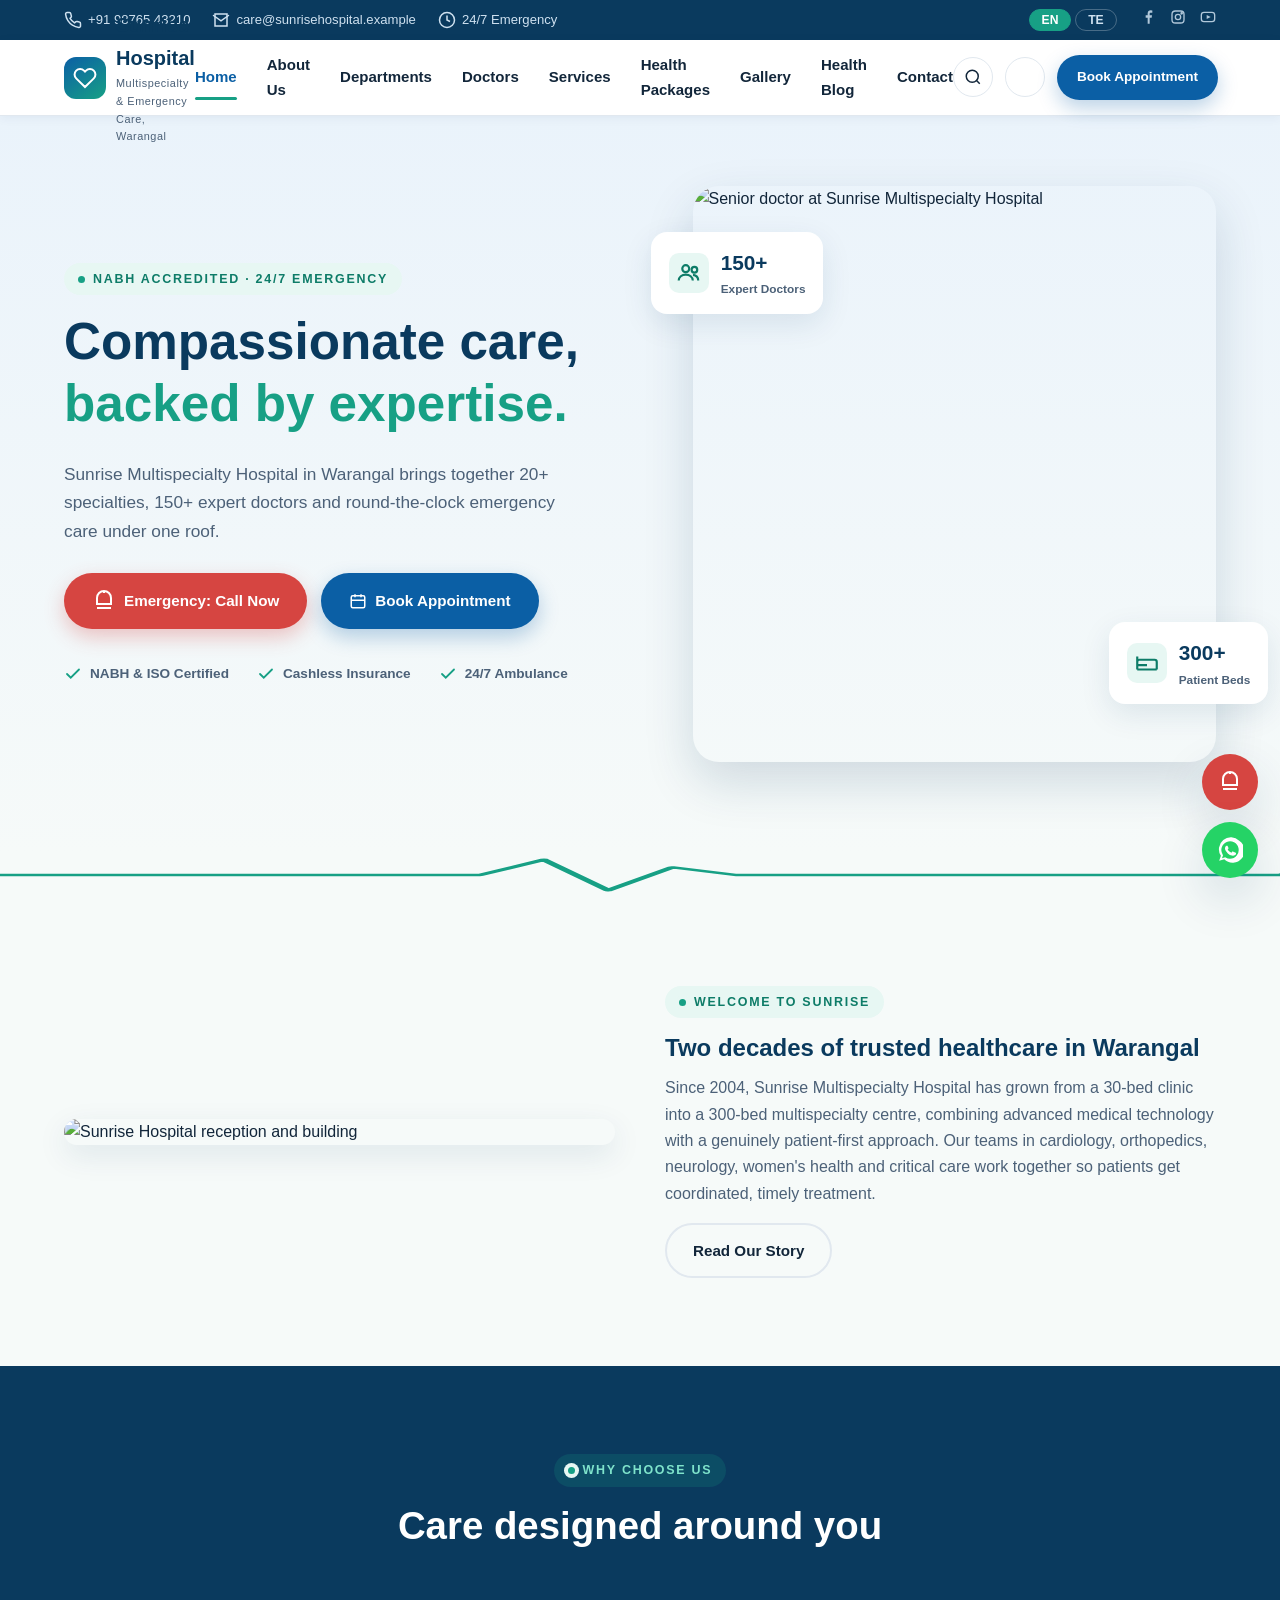
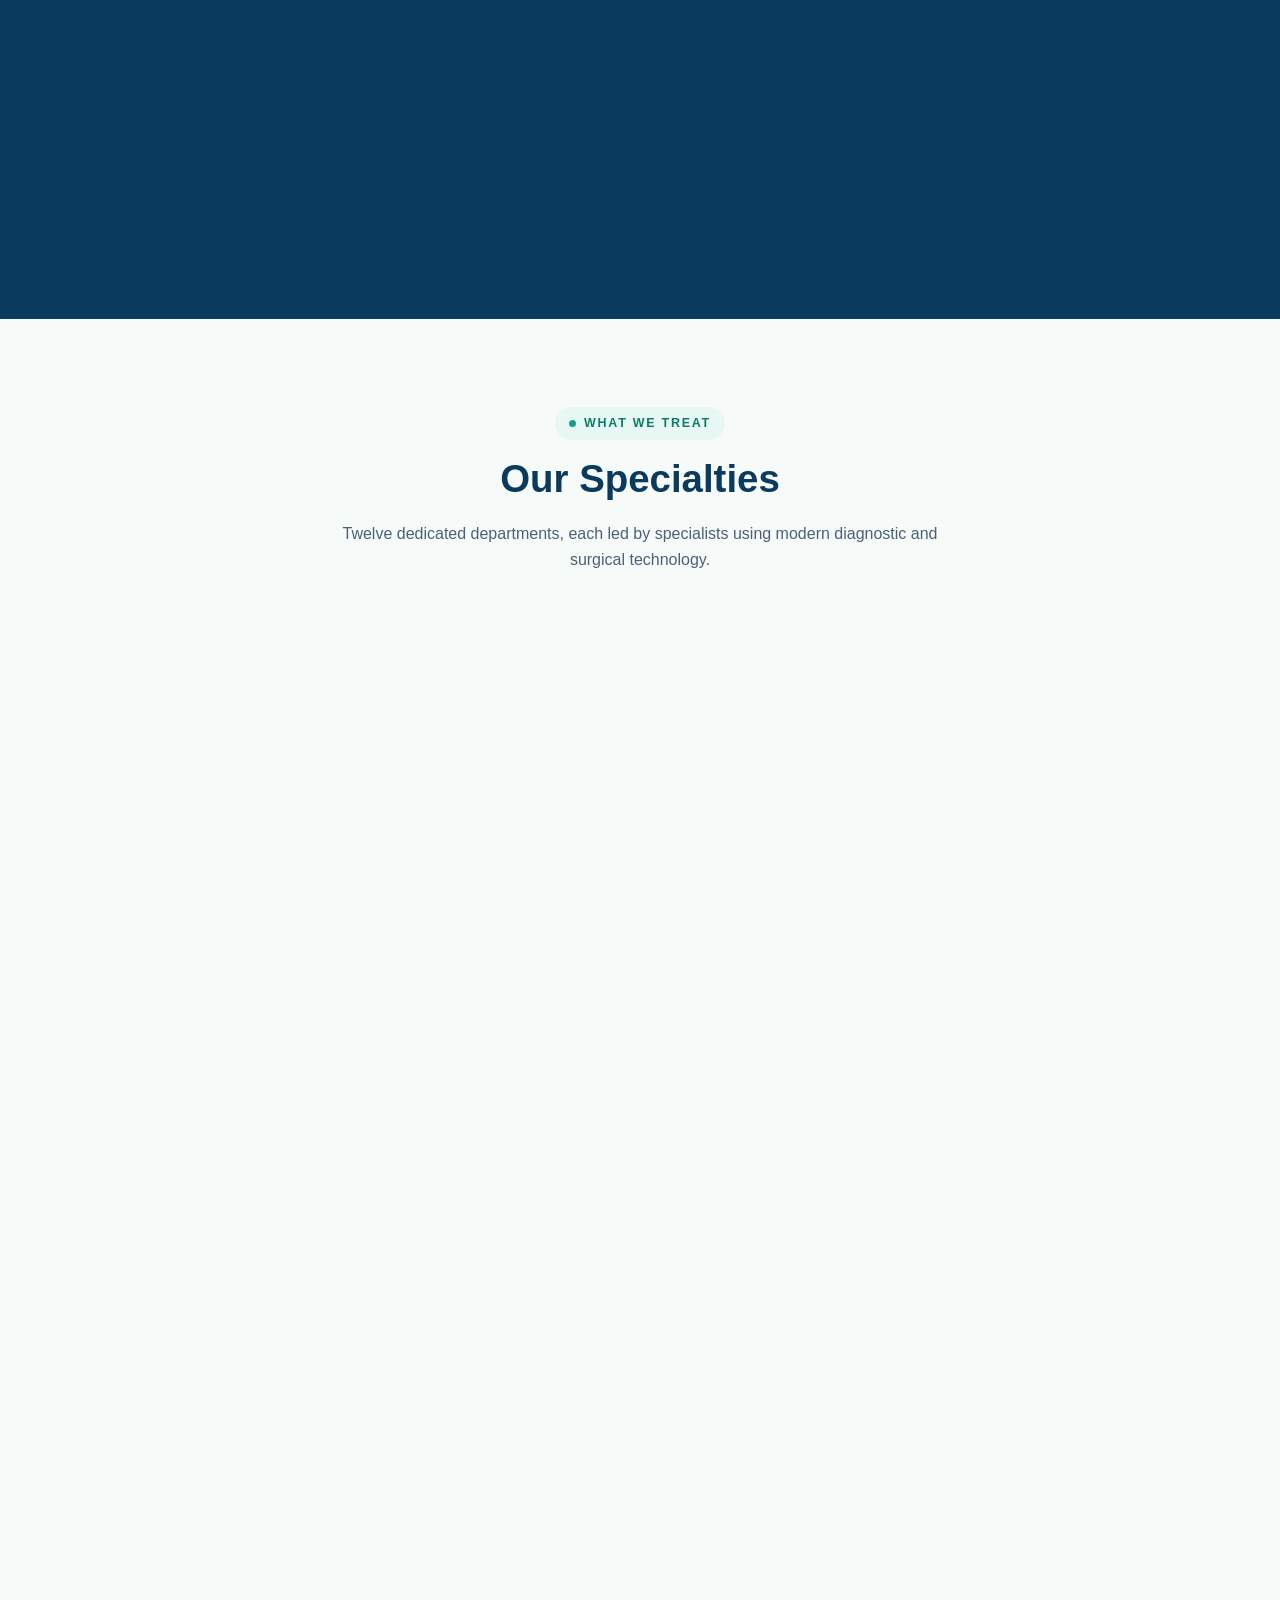
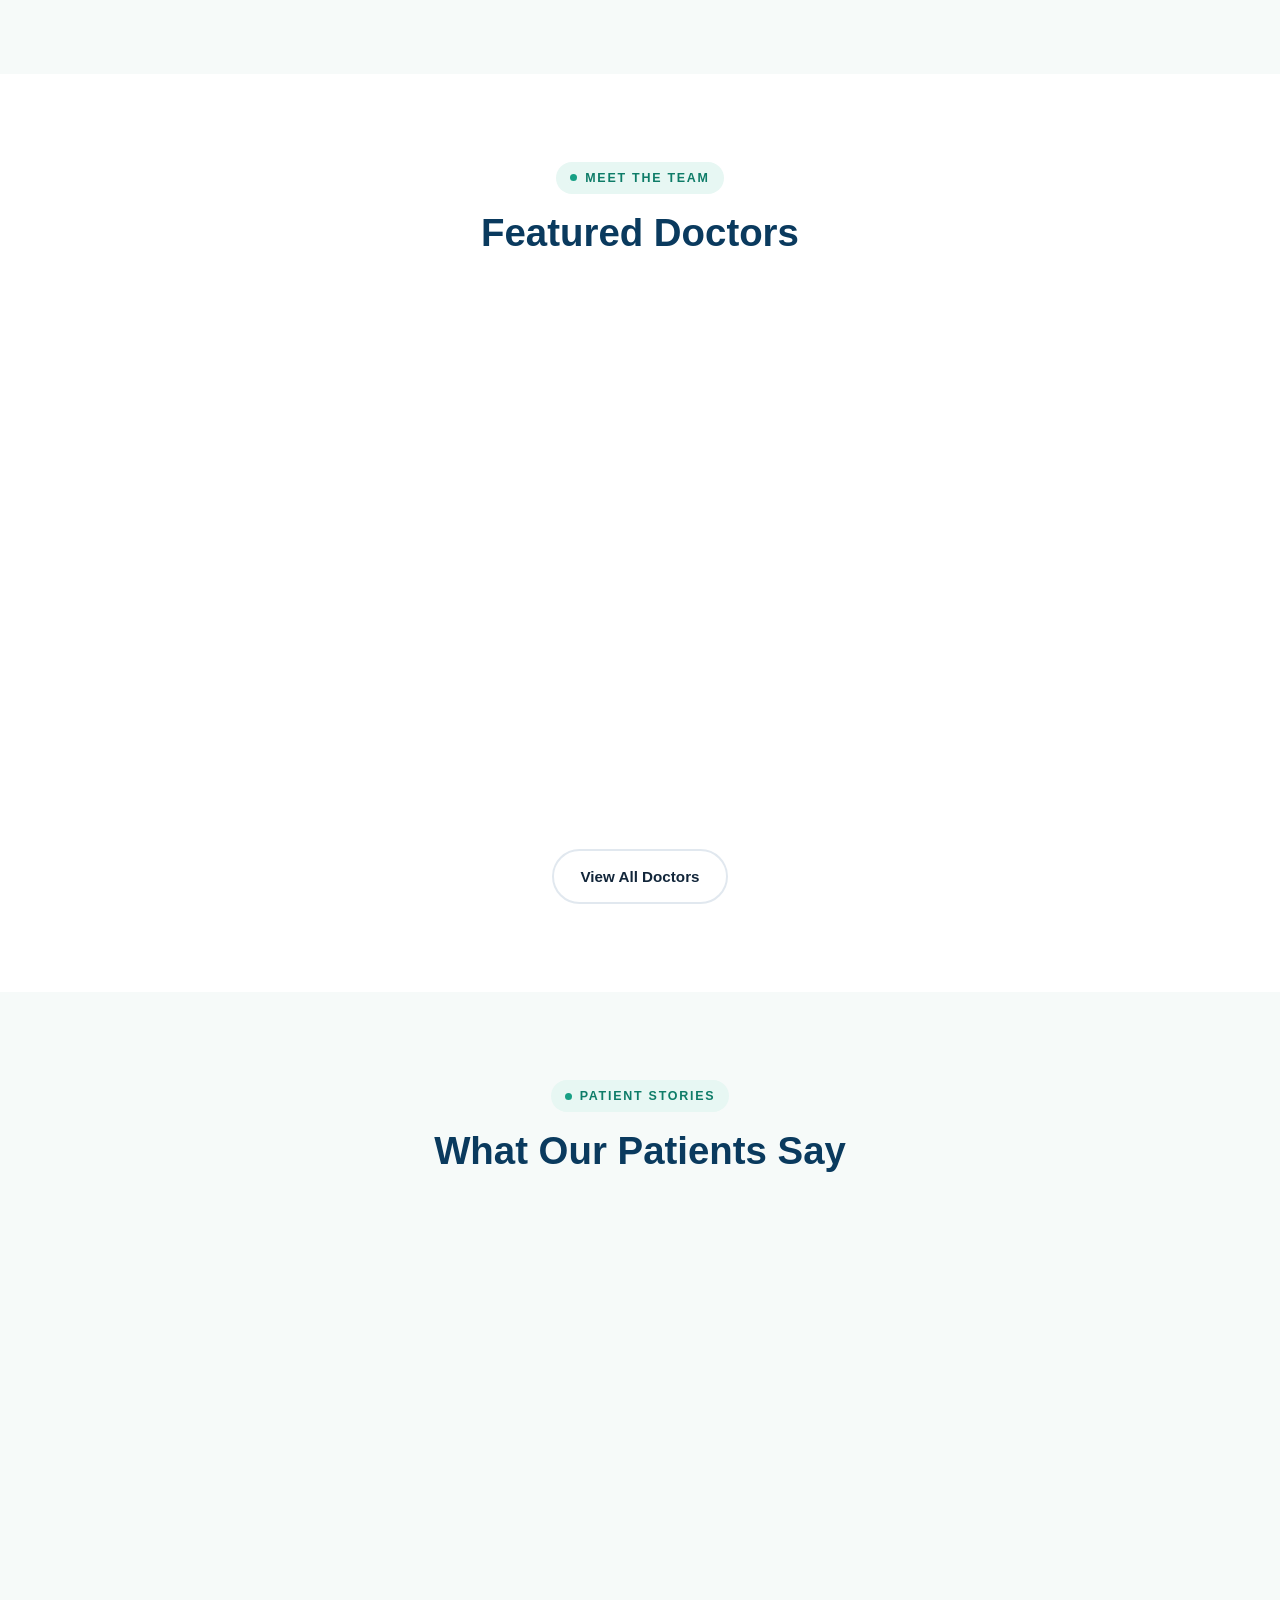
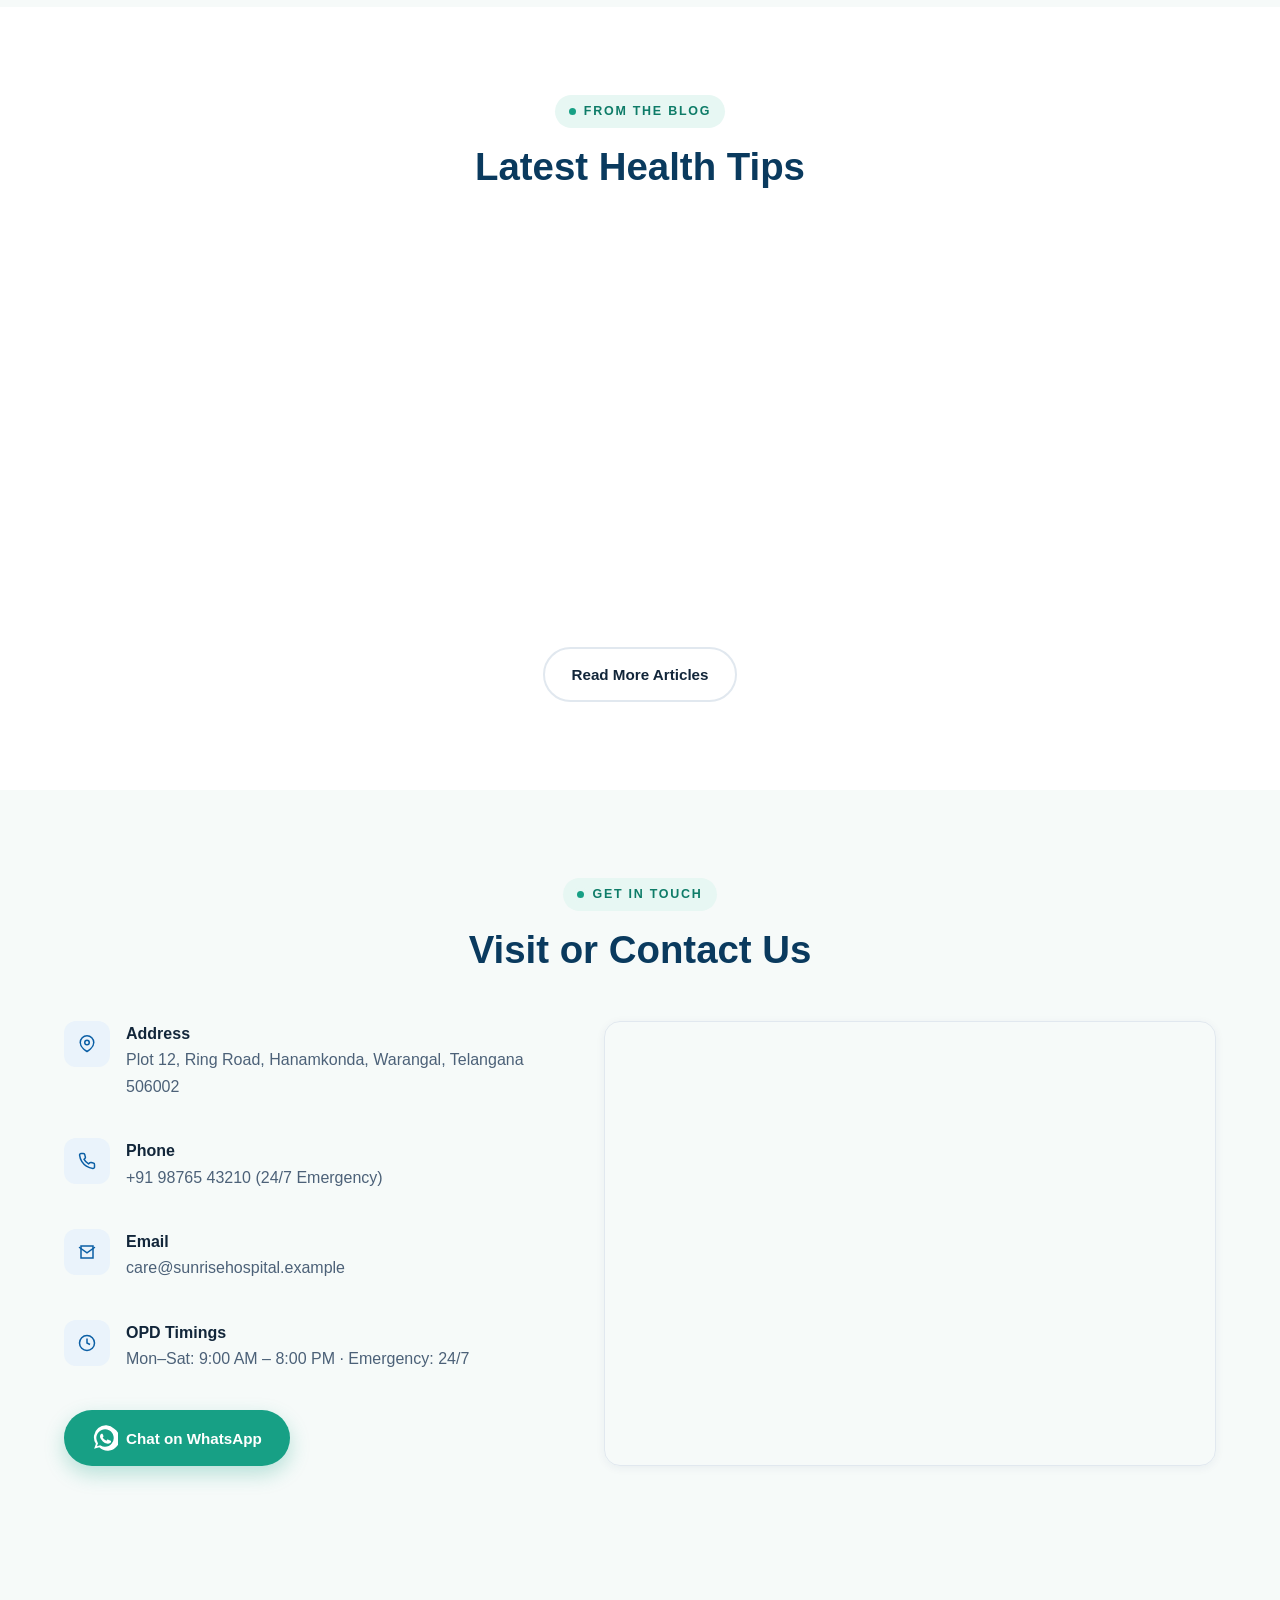
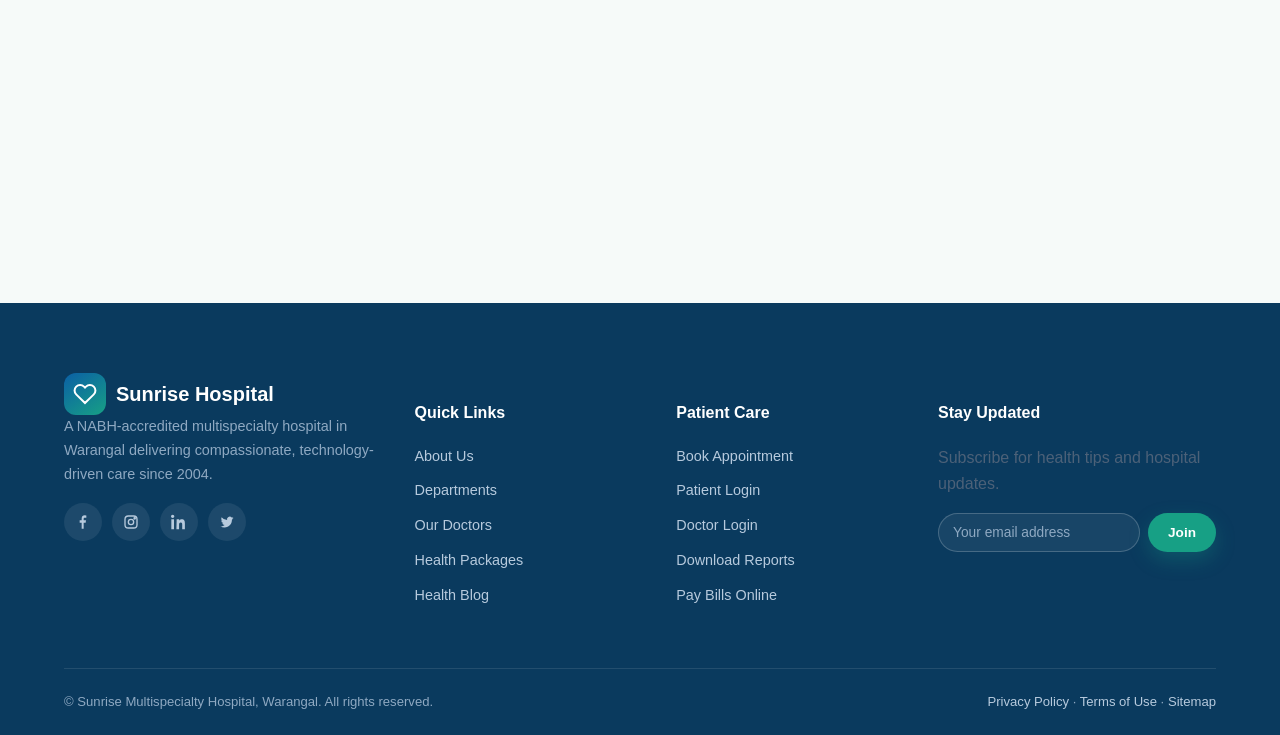
==== commit ba1d987c: "Update index.html" ====
--- a/index.html
+++ b/index.html
@@ -1,5 +1,7 @@
 <!DOCTYPE html>
 <html lang="en">
+  <link rel="stylesheet" href="style.css">
+<script src="script.js"></script>
 <head>
 <meta charset="UTF-8">
 <meta name="viewport" content="width=device-width, initial-scale=1.0">
@@ -435,4 +437,4 @@
 </div>
 <script src="js/script.js"></script>
 </body>
-</html>+</html>
--- a/style.css
+++ b/style.css
@@ -0,0 +1,389 @@
+/* ==========================================================================
+   Sunrise Multispecialty Hospital — Stylesheet
+   Design system: Blue / White / Green, trustworthy & premium medical UI
+   ========================================================================== */
+
+:root{
+  /* Brand palette */
+  --navy:        #0A3A5E;
+  --blue:        #0B5FA5;
+  --blue-light:  #3E8CD6;
+  --sky-tint:    #EAF3FB;
+  --green:       #17A085;
+  --green-dark:  #0E7C68;
+  --green-tint:  #E7F7F3;
+  --ink:         #12263A;
+  --ink-soft:    #4C6178;
+  --line:        #E1E8EF;
+  --white:       #FFFFFF;
+  --off-white:   #F6FAF9;
+  --amber:       #E8A33D;
+  --danger:      #D64541;
+
+  --font-display: 'Poppins', 'Segoe UI', sans-serif;
+  --font-body:    'Inter', 'Segoe UI', sans-serif;
+
+  --radius-sm: 10px;
+  --radius-md: 16px;
+  --radius-lg: 26px;
+  --shadow-sm: 0 2px 10px rgba(10,58,94,0.06);
+  --shadow-md: 0 10px 30px rgba(10,58,94,0.10);
+  --shadow-lg: 0 20px 50px rgba(10,58,94,0.16);
+
+  --container: 1200px;
+  --nav-h: 76px;
+}
+
+[data-theme="dark"]{
+  --navy:        #071D2E;
+  --blue:        #3E8CD6;
+  --blue-light:  #63A6E6;
+  --sky-tint:    #10283B;
+  --green:       #2BC6A7;
+  --green-dark:  #1E9C84;
+  --green-tint:  #0E2A25;
+  --ink:         #EAF2F8;
+  --ink-soft:    #A9BBCC;
+  --line:        #1E3548;
+  --white:       #0D2437;
+  --off-white:   #0A1D2C;
+}
+
+*,*::before,*::after{ box-sizing:border-box; }
+html{ scroll-behavior:smooth; }
+body{
+  margin:0;
+  font-family:var(--font-body);
+  color:var(--ink);
+  background:var(--off-white);
+  line-height:1.65;
+  -webkit-font-smoothing:antialiased;
+  transition:background .3s ease, color .3s ease;
+}
+img{ max-width:100%; display:block; }
+a{ color:inherit; text-decoration:none; }
+ul{ margin:0; padding:0; list-style:none; }
+h1,h2,h3,h4{ font-family:var(--font-display); color:var(--navy); margin:0 0 .5em; line-height:1.2; }
+[data-theme="dark"] h1,[data-theme="dark"] h2,[data-theme="dark"] h3,[data-theme="dark"] h4{ color:var(--white); }
+p{ margin:0 0 1em; color:var(--ink-soft); }
+.container{ width:100%; max-width:var(--container); margin:0 auto; padding:0 24px; }
+section{ padding:88px 0; }
+@media (max-width:768px){ section{ padding:56px 0; } }
+
+.eyebrow{
+  display:inline-flex; align-items:center; gap:8px;
+  font-size:.78rem; font-weight:700; letter-spacing:.14em; text-transform:uppercase;
+  color:var(--green-dark); background:var(--green-tint); padding:6px 14px; border-radius:99px;
+  margin-bottom:16px;
+}
+.eyebrow::before{ content:""; width:7px; height:7px; border-radius:50%; background:var(--green); box-shadow:0 0 0 4px var(--green-tint); }
+
+.section-head{ max-width:640px; margin-bottom:48px; }
+.section-head.center{ margin-left:auto; margin-right:auto; text-align:center; }
+.section-head h2{ font-size:clamp(1.7rem,3vw,2.4rem); }
+
+/* Buttons */
+.btn{
+  display:inline-flex; align-items:center; justify-content:center; gap:8px;
+  font-family:var(--font-body); font-weight:600; font-size:.95rem;
+  padding:13px 26px; border-radius:99px; border:2px solid transparent; cursor:pointer;
+  transition:transform .18s ease, box-shadow .18s ease, background .18s ease, color .18s ease;
+  white-space:nowrap;
+}
+.btn:active{ transform:translateY(1px); }
+.btn-primary{ background:var(--blue); color:#fff; box-shadow:0 8px 20px rgba(11,95,165,.28); }
+.btn-primary:hover{ background:var(--navy); box-shadow:0 10px 24px rgba(11,95,165,.36); }
+.btn-emergency{ background:var(--danger); color:#fff; box-shadow:0 8px 20px rgba(214,69,65,.3); }
+.btn-emergency:hover{ background:#B4342F; }
+.btn-outline{ background:transparent; border-color:var(--line); color:var(--ink); }
+.btn-outline:hover{ border-color:var(--blue); color:var(--blue); }
+.btn-green{ background:var(--green); color:#fff; box-shadow:0 8px 20px rgba(23,160,133,.28); }
+.btn-green:hover{ background:var(--green-dark); }
+.btn-sm{ padding:9px 18px; font-size:.85rem; }
+.btn-block{ width:100%; }
+.icon-pulse{ animation:pulseBeat 1.6s ease-in-out infinite; }
+@keyframes pulseBeat{ 0%,100%{transform:scale(1);} 50%{transform:scale(1.18);} }
+
+/* ===== Top bar ===== */
+.topbar{
+  background:var(--navy); color:#cfe1f0; font-size:.82rem;
+}
+.topbar .container{ display:flex; justify-content:space-between; align-items:center; height:40px; }
+.topbar-left{ display:flex; gap:22px; align-items:center; }
+.topbar-left span{ display:flex; align-items:center; gap:6px; }
+.topbar-right{ display:flex; align-items:center; gap:14px; }
+.lang-toggle button{
+  background:none; border:1px solid rgba(255,255,255,.25); color:#cfe1f0; border-radius:99px;
+  padding:3px 12px; font-size:.76rem; cursor:pointer; font-weight:600;
+}
+.lang-toggle button.active{ background:var(--green); border-color:var(--green); color:#fff; }
+.social-mini a{ opacity:.85; margin-left:10px; }
+.social-mini a:hover{ opacity:1; color:var(--green); }
+@media (max-width:860px){ .topbar-left span:nth-child(3){display:none;} }
+@media (max-width:640px){ .topbar{display:none;} }
+
+/* ===== Navbar ===== */
+.navbar{
+  position:sticky; top:0; z-index:1000; background:var(--white);
+  border-bottom:1px solid var(--line); height:var(--nav-h);
+  box-shadow:var(--shadow-sm);
+}
+.navbar .container{ display:flex; align-items:center; justify-content:space-between; height:100%; }
+.brand{ display:flex; align-items:center; gap:10px; font-family:var(--font-display); font-weight:700; font-size:1.25rem; color:var(--navy); }
+.brand .mark{
+  width:42px; height:42px; border-radius:12px; background:linear-gradient(145deg,var(--blue),var(--green));
+  display:flex; align-items:center; justify-content:center; color:#fff; flex-shrink:0;
+}
+.brand small{ display:block; font-family:var(--font-body); font-weight:500; font-size:.68rem; color:var(--ink-soft); letter-spacing:.05em; }
+
+.nav-links{ display:flex; align-items:center; gap:30px; }
+.nav-links a{ font-size:.94rem; font-weight:600; color:var(--ink); position:relative; padding:6px 0; }
+.nav-links a.active, .nav-links a:hover{ color:var(--blue); }
+.nav-links a.active::after{ content:""; position:absolute; left:0; right:0; bottom:-4px; height:3px; border-radius:3px; background:var(--green); }
+
+.nav-tools{ display:flex; align-items:center; gap:12px; }
+.icon-btn{
+  width:40px; height:40px; border-radius:50%; border:1px solid var(--line); background:var(--white);
+  display:flex; align-items:center; justify-content:center; cursor:pointer; color:var(--ink);
+  transition:background .15s ease, color .15s ease;
+}
+.icon-btn:hover{ background:var(--sky-tint); color:var(--blue); }
+.search-box{ position:relative; }
+.search-box input{
+  width:0; opacity:0; padding:0; border:none; outline:none; background:var(--sky-tint); color:var(--ink);
+  border-radius:99px; transition:width .25s ease, opacity .2s ease, padding .25s ease; position:absolute; right:44px; top:50%;
+  transform:translateY(-50%); height:40px; font-size:.9rem;
+}
+.search-box input.open{ width:220px; opacity:1; padding:0 16px; }
+.nav-cta{ display:flex; gap:10px; }
+.burger{ display:none; }
+
+@media (max-width:1080px){
+  .nav-links{ position:fixed; top:var(--nav-h); left:0; right:0; background:var(--white); flex-direction:column;
+    gap:0; padding:10px 24px 20px; box-shadow:var(--shadow-md); transform:translateY(-8px); opacity:0; pointer-events:none; transition:.2s ease; }
+  .nav-links.show{ transform:translateY(0); opacity:1; pointer-events:auto; }
+  .nav-links a{ width:100%; padding:12px 0; border-bottom:1px solid var(--line); }
+  .burger{ display:flex; }
+  .nav-cta .btn span.long{ display:none; }
+}
+@media (max-width:640px){ .search-box{ display:none; } }
+
+/* ===== Floating action buttons ===== */
+.floating-actions{ position:fixed; right:22px; bottom:22px; z-index:900; display:flex; flex-direction:column; gap:12px; align-items:flex-end; }
+.fab{
+  width:56px; height:56px; border-radius:50%; display:flex; align-items:center; justify-content:center;
+  color:#fff; box-shadow:var(--shadow-lg); cursor:pointer; border:none;
+}
+.fab.whatsapp{ background:#25D366; }
+.fab.emergency{ background:var(--danger); }
+.fab.top{ background:var(--navy); width:44px; height:44px; }
+
+/* ===== Hero ===== */
+.hero{ position:relative; overflow:hidden; padding:70px 0 90px; background:linear-gradient(180deg,var(--sky-tint) 0%, var(--off-white) 100%); }
+[data-theme="dark"] .hero{ background:linear-gradient(180deg,var(--sky-tint) 0%, var(--off-white) 100%); }
+.hero .container{ display:grid; grid-template-columns:1.05fr .95fr; gap:50px; align-items:center; }
+.hero h1{ font-size:clamp(2.1rem,4vw,3.4rem); }
+.hero h1 .accent{ color:var(--green); }
+.hero p.lead{ font-size:1.08rem; max-width:520px; }
+.hero-cta{ display:flex; gap:14px; flex-wrap:wrap; margin:28px 0 34px; }
+.trust-row{ display:flex; gap:28px; flex-wrap:wrap; }
+.trust-row .item{ display:flex; align-items:center; gap:8px; font-size:.85rem; font-weight:600; color:var(--ink-soft); }
+.trust-row .item svg{ color:var(--green); flex-shrink:0; }
+
+.hero-visual{ position:relative; }
+.hero-visual .pulse-bg{ position:absolute; inset:-10% -10% auto -10%; height:70%; opacity:.5; z-index:0; }
+.hero-visual .frame{
+  position:relative; border-radius:var(--radius-lg); overflow:hidden; box-shadow:var(--shadow-lg);
+  aspect-ratio:4/4.4; z-index:1;
+}
+.hero-visual .frame img{ width:100%; height:100%; object-fit:cover; }
+.floating-card{
+  position:absolute; background:var(--white); border-radius:var(--radius-md); box-shadow:var(--shadow-md);
+  padding:14px 18px; display:flex; align-items:center; gap:12px; z-index:2; animation:float 4s ease-in-out infinite;
+}
+.floating-card.c1{ top:8%; left:-8%; }
+.floating-card.c2{ bottom:10%; right:-10%; animation-delay:1.2s; }
+.floating-card .num{ font-family:var(--font-display); font-weight:700; font-size:1.3rem; color:var(--navy); }
+.floating-card .lbl{ font-size:.74rem; color:var(--ink-soft); font-weight:600; }
+.floating-card .ic{ width:40px; height:40px; border-radius:10px; background:var(--green-tint); color:var(--green-dark); display:flex; align-items:center; justify-content:center; flex-shrink:0; }
+@keyframes float{ 0%,100%{ transform:translateY(0);} 50%{ transform:translateY(-10px);} }
+@media (max-width:900px){
+  .hero .container{ grid-template-columns:1fr; }
+  .hero-visual{ order:-1; max-width:360px; margin:0 auto 20px; }
+  .floating-card{ display:none; }
+}
+
+/* vital line divider (signature element) */
+.vital-divider{ width:100%; height:46px; overflow:hidden; }
+.vital-divider svg{ width:200%; height:100%; animation:vitalScroll 9s linear infinite; }
+@keyframes vitalScroll{ from{ transform:translateX(0);} to{ transform:translateX(-50%);} }
+
+/* ===== Cards / Grids ===== */
+.grid{ display:grid; gap:26px; }
+.grid-3{ grid-template-columns:repeat(3,1fr); }
+.grid-4{ grid-template-columns:repeat(4,1fr); }
+.grid-2{ grid-template-columns:repeat(2,1fr); }
+@media (max-width:980px){ .grid-4{ grid-template-columns:repeat(2,1fr);} .grid-3{ grid-template-columns:repeat(2,1fr);} }
+@media (max-width:640px){ .grid-4,.grid-3,.grid-2{ grid-template-columns:1fr; } }
+
+.card{
+  background:var(--white); border:1px solid var(--line); border-radius:var(--radius-md);
+  padding:30px 26px; transition:transform .25s ease, box-shadow .25s ease, border-color .25s ease;
+}
+.card:hover{ transform:translateY(-6px); box-shadow:var(--shadow-md); border-color:transparent; }
+.card .ic{
+  width:52px; height:52px; border-radius:14px; background:var(--sky-tint); color:var(--blue);
+  display:flex; align-items:center; justify-content:center; margin-bottom:18px;
+}
+.card h4{ font-size:1.08rem; }
+.card p{ font-size:.92rem; margin-bottom:0; }
+
+.dept-card{ position:relative; }
+.dept-card .ic{ background:var(--green-tint); color:var(--green-dark); }
+.dept-card a.more{ font-size:.85rem; font-weight:700; color:var(--blue); display:inline-flex; align-items:center; gap:5px; margin-top:14px; }
+
+/* Why choose us */
+.why-strip{ background:var(--navy); color:#dce9f5; }
+.why-strip h2, .why-strip h4{ color:#fff; }
+.why-strip .card{ background:rgba(255,255,255,.05); border-color:rgba(255,255,255,.12); }
+.why-strip .card:hover{ background:rgba(255,255,255,.09); }
+.why-strip .card p{ color:#b7cadd; }
+.why-strip .card .ic{ background:rgba(46,158,91,.18); color:#5be0bd; }
+
+/* Doctor cards */
+.doctor-card{ text-align:center; }
+.doctor-card .photo{ width:100%; aspect-ratio:1/1; border-radius:var(--radius-md); overflow:hidden; margin-bottom:18px; }
+.doctor-card .photo img{ width:100%; height:100%; object-fit:cover; }
+.doctor-card h4{ margin-bottom:2px; }
+.doctor-card .role{ color:var(--green-dark); font-weight:700; font-size:.86rem; margin-bottom:10px; }
+.doctor-card .meta{ font-size:.82rem; color:var(--ink-soft); margin-bottom:14px; }
+.doctor-card .meta div{ margin-bottom:4px; display:flex; gap:6px; justify-content:center; align-items:center; }
+.doctor-card .socials{ display:flex; gap:8px; justify-content:center; margin-top:14px; }
+.doctor-card .socials a{ width:32px; height:32px; border-radius:50%; background:var(--sky-tint); color:var(--blue); display:flex; align-items:center; justify-content:center; }
+
+/* Testimonials */
+.testi-card{ background:var(--white); border:1px solid var(--line); border-radius:var(--radius-md); padding:28px; }
+.testi-card .stars{ color:var(--amber); margin-bottom:12px; letter-spacing:2px; }
+.testi-card .who{ display:flex; align-items:center; gap:12px; margin-top:18px; }
+.testi-card .who img{ width:46px; height:46px; border-radius:50%; object-fit:cover; }
+.testi-card .who strong{ display:block; font-size:.92rem; }
+.testi-card .who span{ font-size:.78rem; color:var(--ink-soft); }
+
+/* Blog cards */
+.blog-card{ background:var(--white); border:1px solid var(--line); border-radius:var(--radius-md); overflow:hidden; }
+.blog-card .thumb{ aspect-ratio:16/10; overflow:hidden; }
+.blog-card .thumb img{ width:100%; height:100%; object-fit:cover; transition:transform .35s ease; }
+.blog-card:hover .thumb img{ transform:scale(1.06); }
+.blog-card .body{ padding:22px; }
+.blog-card .tag{ font-size:.72rem; font-weight:700; color:var(--green-dark); text-transform:uppercase; letter-spacing:.06em; }
+.blog-card .date{ font-size:.78rem; color:var(--ink-soft); }
+
+/* CTA banner */
+.cta-banner{ background:linear-gradient(120deg,var(--blue),var(--green-dark)); border-radius:var(--radius-lg); padding:54px 50px; color:#fff; display:flex; justify-content:space-between; align-items:center; gap:30px; flex-wrap:wrap; }
+.cta-banner h3{ color:#fff; font-size:1.7rem; margin-bottom:6px; }
+.cta-banner p{ color:rgba(255,255,255,.85); margin-bottom:0; }
+.cta-banner .btn-primary{ background:#fff; color:var(--navy); box-shadow:none; }
+.cta-banner .btn-primary:hover{ background:var(--off-white); }
+
+/* Contact / map */
+.contact-grid{ display:grid; grid-template-columns:.9fr 1.1fr; gap:40px; }
+@media (max-width:900px){ .contact-grid{ grid-template-columns:1fr; } }
+.contact-info .item{ display:flex; gap:16px; margin-bottom:22px; }
+.contact-info .item .ic{ width:46px; height:46px; border-radius:12px; background:var(--sky-tint); color:var(--blue); display:flex; align-items:center; justify-content:center; flex-shrink:0; }
+.map-wrap{ border-radius:var(--radius-md); overflow:hidden; box-shadow:var(--shadow-sm); border:1px solid var(--line); }
+.map-wrap iframe{ width:100%; height:100%; min-height:340px; border:0; display:block; }
+
+/* Forms */
+.form-panel{ background:var(--white); border:1px solid var(--line); border-radius:var(--radius-lg); padding:36px; box-shadow:var(--shadow-sm); }
+.field{ margin-bottom:18px; }
+.field label{ display:block; font-size:.86rem; font-weight:700; margin-bottom:7px; color:var(--ink); }
+.field input, .field select, .field textarea{
+  width:100%; padding:12px 15px; border:1.5px solid var(--line); border-radius:var(--radius-sm);
+  font-family:var(--font-body); font-size:.94rem; background:var(--off-white); color:var(--ink); outline:none;
+  transition:border-color .15s ease, background .15s ease;
+}
+.field input:focus, .field select:focus, .field textarea:focus{ border-color:var(--blue); background:var(--white); }
+.field-row{ display:grid; grid-template-columns:1fr 1fr; gap:16px; }
+@media (max-width:600px){ .field-row{ grid-template-columns:1fr; } }
+.form-note{ font-size:.8rem; color:var(--ink-soft); margin-top:14px; }
+.form-success{ display:none; background:var(--green-tint); color:var(--green-dark); padding:14px 18px; border-radius:var(--radius-sm); font-weight:600; margin-bottom:18px; }
+.form-success.show{ display:block; }
+
+/* Page header (inner pages) */
+.page-head{ background:var(--navy); padding:60px 0 66px; position:relative; overflow:hidden; }
+.page-head .container{ position:relative; z-index:1; }
+.page-head .eyebrow{ background:rgba(23,160,133,.18); color:#7fe3cb; }
+.page-head h1{ color:#fff; font-size:clamp(1.9rem,3.4vw,2.7rem); margin-bottom:10px; }
+.page-head p{ color:#b7cadd; max-width:600px; margin-bottom:0; }
+.breadcrumb{ display:flex; gap:8px; font-size:.85rem; color:#8fa9c2; margin-top:14px; }
+.breadcrumb a{ color:#cfe1f0; font-weight:600; }
+
+/* Timetable / list */
+.timing-list{ list-style:none; }
+.timing-list li{ display:flex; justify-content:space-between; padding:10px 0; border-bottom:1px dashed var(--line); font-size:.9rem; }
+.timing-list li span:last-child{ font-weight:700; color:var(--navy); }
+
+/* Health package cards */
+.pkg-card{ background:var(--white); border:1px solid var(--line); border-radius:var(--radius-md); padding:30px; position:relative; }
+.pkg-card.featured{ border:2px solid var(--green); }
+.pkg-card .badge{ position:absolute; top:-13px; right:24px; background:var(--green); color:#fff; padding:5px 14px; border-radius:99px; font-size:.72rem; font-weight:700; }
+.pkg-card .price{ font-family:var(--font-display); font-size:2rem; color:var(--navy); font-weight:700; margin:14px 0 4px; }
+.pkg-card .price small{ font-size:.9rem; font-weight:500; color:var(--ink-soft); }
+.pkg-card ul{ margin:18px 0 22px; }
+.pkg-card ul li{ display:flex; gap:10px; font-size:.9rem; padding:6px 0; color:var(--ink-soft); }
+.pkg-card ul li svg{ color:var(--green); flex-shrink:0; margin-top:2px; }
+
+/* Gallery */
+.gallery-filter{ display:flex; gap:10px; flex-wrap:wrap; margin-bottom:34px; }
+.gallery-filter button{ padding:9px 18px; border-radius:99px; border:1.5px solid var(--line); background:var(--white); font-weight:600; font-size:.85rem; cursor:pointer; color:var(--ink); }
+.gallery-filter button.active{ background:var(--blue); border-color:var(--blue); color:#fff; }
+.gallery-grid{ display:grid; grid-template-columns:repeat(4,1fr); gap:18px; }
+@media (max-width:900px){ .gallery-grid{ grid-template-columns:repeat(2,1fr); } }
+.gallery-item{ border-radius:var(--radius-md); overflow:hidden; aspect-ratio:1/1; cursor:pointer; position:relative; }
+.gallery-item img{ width:100%; height:100%; object-fit:cover; transition:transform .35s ease; }
+.gallery-item:hover img{ transform:scale(1.08); }
+
+/* Tables (departments detail) */
+table.info-table{ width:100%; border-collapse:collapse; }
+table.info-table td, table.info-table th{ padding:12px 16px; border-bottom:1px solid var(--line); font-size:.9rem; text-align:left; }
+table.info-table th{ color:var(--navy); font-family:var(--font-display); }
+
+/* Login pages */
+.auth-wrap{ min-height:70vh; display:flex; align-items:center; justify-content:center; padding:70px 20px; }
+.auth-card{ width:100%; max-width:420px; background:var(--white); border:1px solid var(--line); border-radius:var(--radius-lg); padding:40px; box-shadow:var(--shadow-md); text-align:center; }
+.auth-tabs{ display:flex; background:var(--sky-tint); border-radius:99px; padding:4px; margin-bottom:26px; }
+.auth-tabs a{ flex:1; text-align:center; padding:9px; border-radius:99px; font-weight:700; font-size:.86rem; }
+.auth-tabs a.active{ background:var(--blue); color:#fff; }
+
+/* Footer */
+.site-footer{ background:var(--navy); color:#b7cadd; padding-top:70px; }
+.footer-grid{ display:grid; grid-template-columns:1.4fr 1fr 1fr 1.2fr; gap:40px; padding-bottom:50px; border-bottom:1px solid rgba(255,255,255,.1); }
+@media (max-width:900px){ .footer-grid{ grid-template-columns:1fr 1fr; } }
+@media (max-width:560px){ .footer-grid{ grid-template-columns:1fr; } }
+.site-footer h5{ color:#fff; font-family:var(--font-display); font-size:1rem; margin-bottom:18px; }
+.site-footer ul li{ margin-bottom:11px; font-size:.9rem; }
+.site-footer ul li a:hover{ color:var(--green); }
+.footer-brand p{ color:#8fa9c2; font-size:.9rem; }
+.footer-social{ display:flex; gap:10px; margin-top:16px; }
+.footer-social a{ width:38px; height:38px; border-radius:50%; background:rgba(255,255,255,.08); display:flex; align-items:center; justify-content:center; }
+.footer-social a:hover{ background:var(--green); }
+.newsletter{ display:flex; gap:8px; margin-top:8px; }
+.newsletter input{ flex:1; padding:11px 14px; border-radius:99px; border:1px solid rgba(255,255,255,.2); background:rgba(255,255,255,.06); color:#fff; outline:none; font-size:.86rem; }
+.newsletter input::placeholder{ color:#8fa9c2; }
+.footer-bottom{ display:flex; justify-content:space-between; padding:22px 0; font-size:.82rem; color:#8fa9c2; flex-wrap:wrap; gap:10px; }
+.footer-bottom a{ color:#b7cadd; }
+
+/* Animations on scroll */
+.reveal{ opacity:0; transform:translateY(24px); transition:opacity .6s ease, transform .6s ease; }
+.reveal.in{ opacity:1; transform:translateY(0); }
+
+/* Accessibility */
+a:focus-visible, button:focus-visible, input:focus-visible, select:focus-visible, textarea:focus-visible{
+  outline:3px solid var(--green); outline-offset:2px;
+}
+.skip-link{ position:absolute; left:-999px; top:0; background:var(--blue); color:#fff; padding:10px 16px; z-index:2000; border-radius:0 0 8px 0; }
+.skip-link:focus{ left:0; }
+
+@media (prefers-reduced-motion: reduce){
+  *{ animation-duration:.001ms !important; animation-iteration-count:1 !important; transition-duration:.001ms !important; scroll-behavior:auto !important; }
+}
